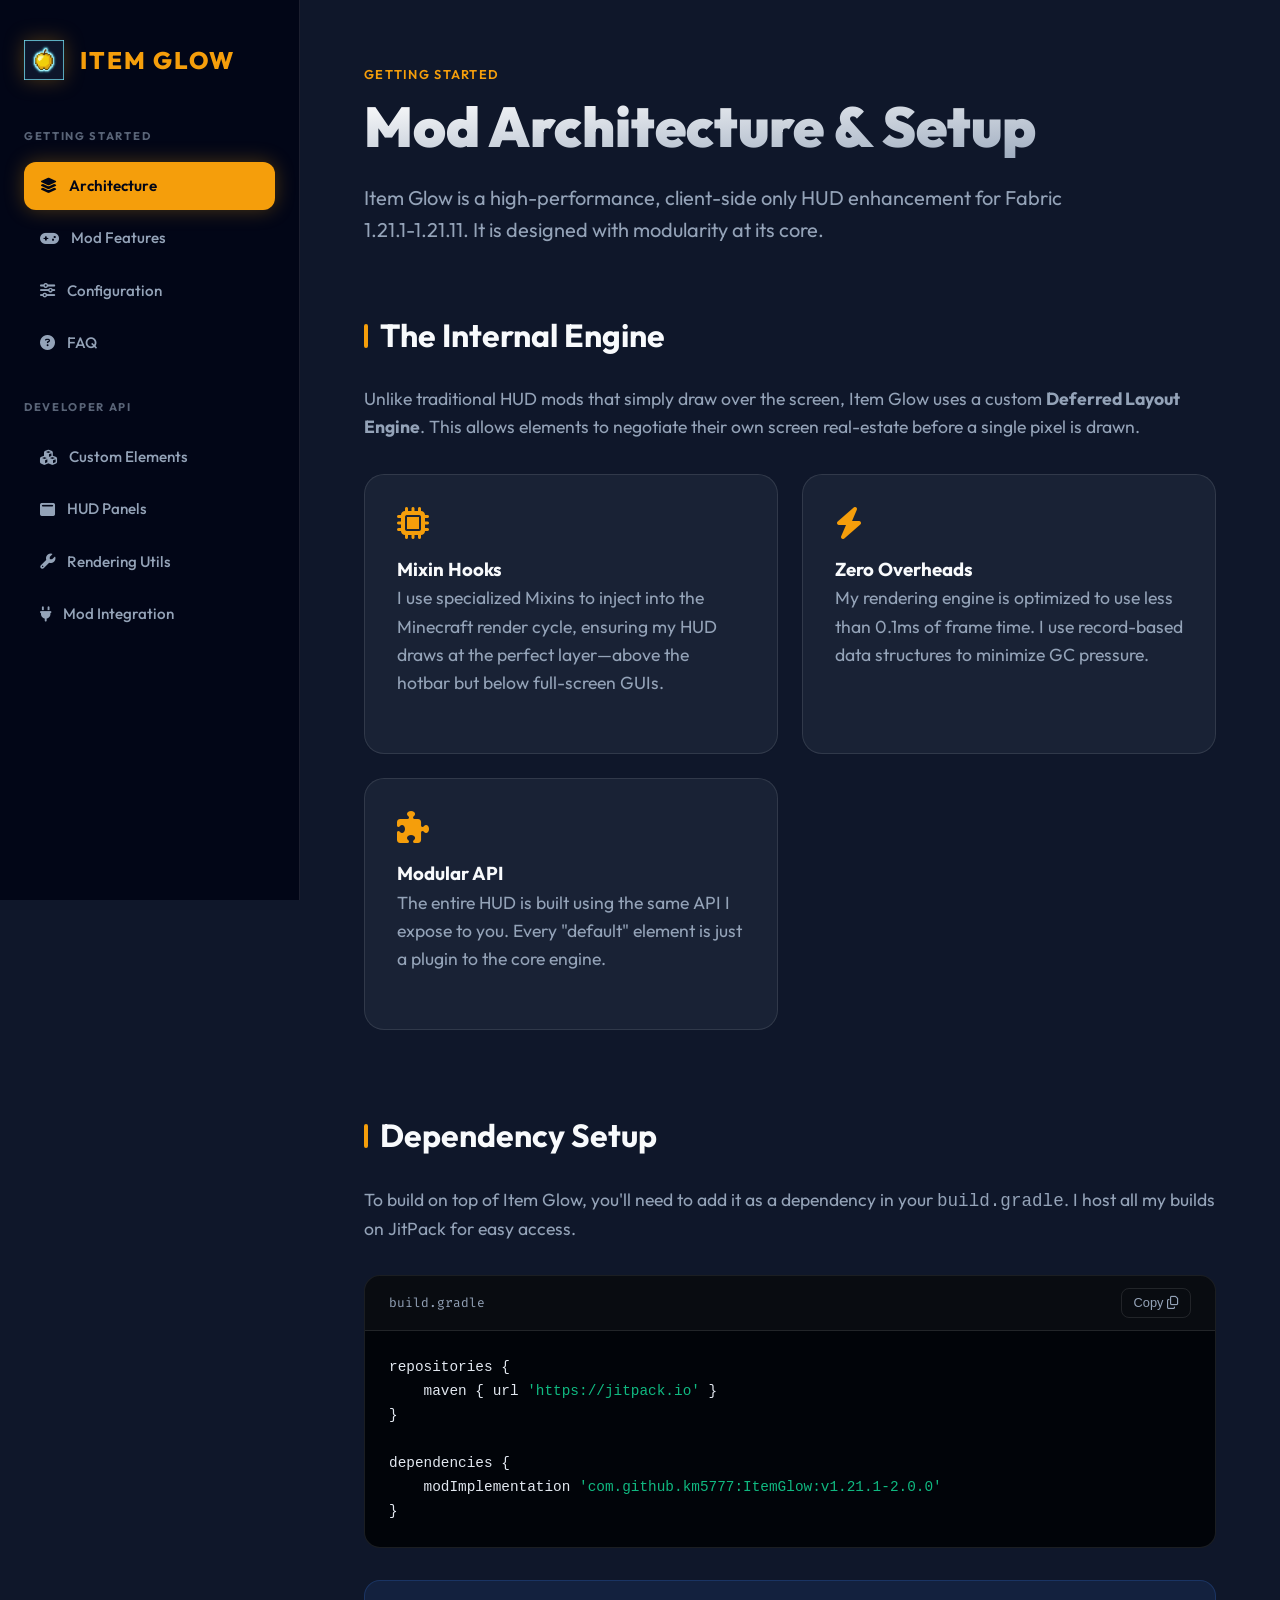
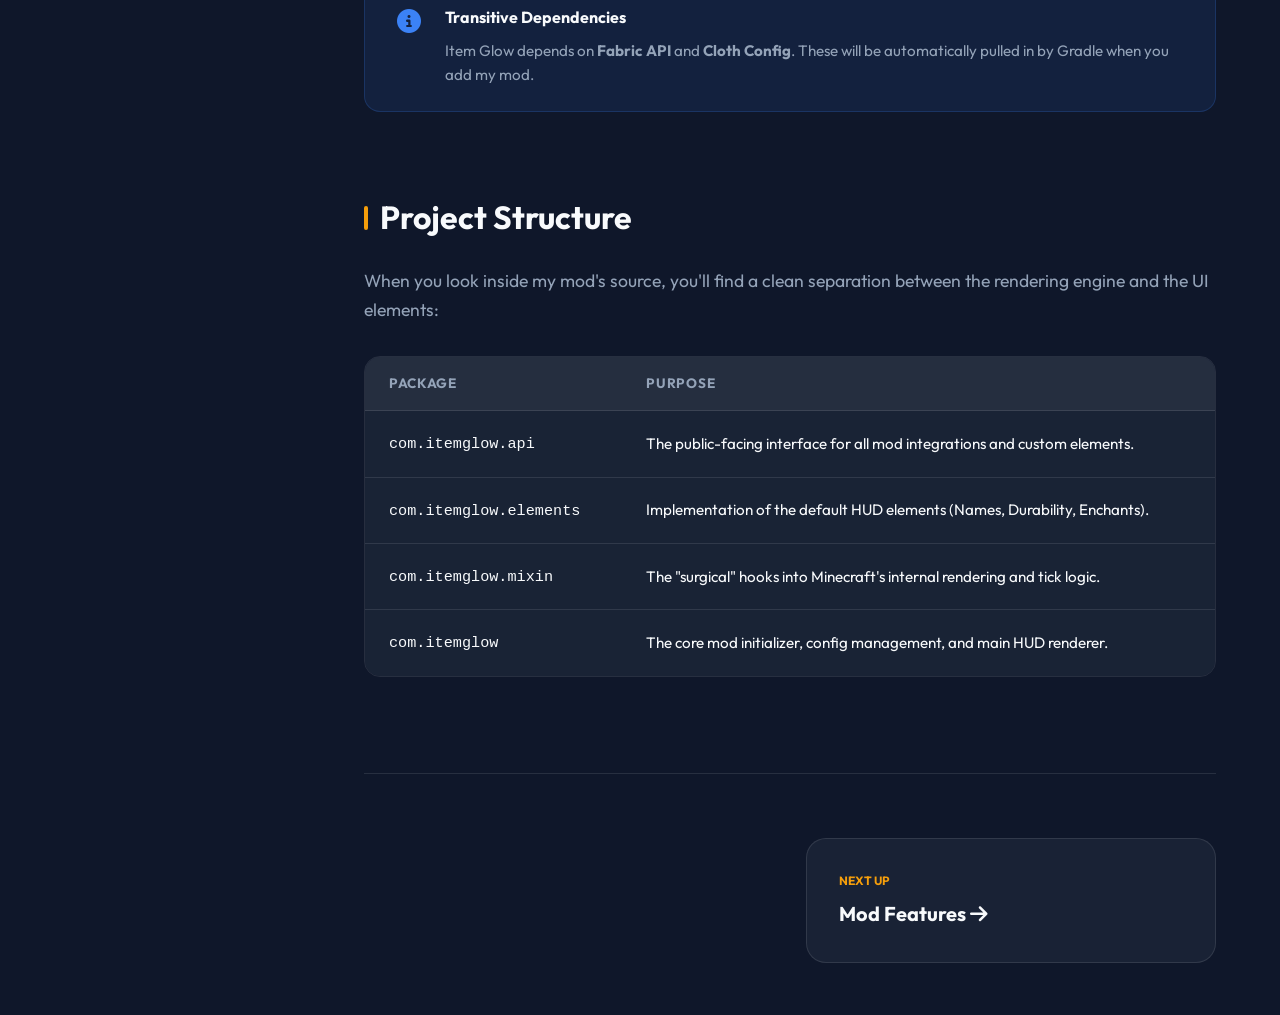
==== docs/index.html @ af99c8bb "Mod version 1.0.1" ====
<!DOCTYPE html>
<html lang="en">

<head>
    <meta charset="UTF-8">
    <meta name="viewport" content="width=device-width, initial-scale=1.0">
    <title>Architecture & Setup - Item Glow</title>
    <link rel="icon" type="image/png" href="images/logo.png">
    <link rel="stylesheet" href="css/style.css">
    <link rel="preconnect" href="https://fonts.googleapis.com">
    <link rel="preconnect" href="https://fonts.gstatic.com" crossorigin>
    <link
        href="https://fonts.googleapis.com/css2?family=Outfit:wght@400;500;600;700;800;900&family=Fira+Code&display=swap"
        rel="stylesheet">
    <link rel="stylesheet" href="https://cdnjs.cloudflare.com/ajax/libs/font-awesome/6.4.0/css/all.min.css">
</head>

<body>
    <div class="layout">
        <aside class="sidebar">
            <div class="logo">
                <img src="images/logo.png" alt="Item Glow Logo">
                <span>Item Glow</span>
            </div>
            <nav>
                <div class="nav-section">
                    <div class="nav-section-title">Getting Started</div>
                    <a href="index.html" class="nav-link active"><i class="fa-solid fa-layer-group"></i>
                        Architecture</a>
                    <a href="usage.html" class="nav-link"><i class="fa-solid fa-gamepad"></i> Mod Features</a>
                    <a href="config.html" class="nav-link"><i class="fa-solid fa-sliders"></i> Configuration</a>
                    <a href="faq.html" class="nav-link"><i class="fa-solid fa-circle-question"></i> FAQ</a>
                </div>
                <div class="nav-section">
                    <div class="nav-section-title">Developer API</div>
                    <a href="elements.html" class="nav-link"><i class="fa-solid fa-cubes"></i> Custom Elements</a>
                    <a href="panels.html" class="nav-link"><i class="fa-solid fa-window-maximize"></i> HUD Panels</a>
                    <a href="utils.html" class="nav-link"><i class="fa-solid fa-wrench"></i> Rendering Utils</a>
                    <a href="integration.html" class="nav-link"><i class="fa-solid fa-plug"></i> Mod Integration</a>
                </div>
            </nav>
        </aside>

        <main class="main">
            <header>
                <div class="breadcrumb">Getting Started</div>
                <h1>Mod Architecture & Setup</h1>
                <p class="subtitle">Item Glow is a high-performance, client-side only HUD enhancement for Fabric
                    1.21.1-1.21.11. It is designed with modularity at its core.</p>
            </header>

            <section>
                <h2>The Internal Engine</h2>
                <p>Unlike traditional HUD mods that simply draw over the screen, Item Glow uses a custom
                    <strong>Deferred
                        Layout Engine</strong>. This allows elements to negotiate their own screen real-estate before a
                    single
                    pixel is drawn.
                </p>

                <div class="feature-grid">
                    <div class="feature-card">
                        <i class="fa-solid fa-microchip"></i>
                        <h3>Mixin Hooks</h3>
                        <p>I use specialized Mixins to inject into the Minecraft render cycle, ensuring my HUD draws at
                            the perfect layer—above the hotbar but below full-screen GUIs.</p>
                    </div>
                    <div class="feature-card">
                        <i class="fa-solid fa-bolt"></i>
                        <h3>Zero Overheads</h3>
                        <p>My rendering engine is optimized to use less than 0.1ms of frame time. I use record-based
                            data structures to minimize GC pressure.</p>
                    </div>
                    <div class="feature-card">
                        <i class="fa-solid fa-puzzle-piece"></i>
                        <h3>Modular API</h3>
                        <p>The entire HUD is built using the same API I expose to you. Every "default" element is just a
                            plugin to the core engine.</p>
                    </div>
                </div>
            </section>

            <section>
                <h2>Dependency Setup</h2>
                <p>To build on top of Item Glow, you'll need to add it as a dependency in your
                    <code>build.gradle</code>. I host all my builds on JitPack for easy access.
                </p>

                <div class="code-wrapper">
                    <div class="code-header">
                        <span>build.gradle</span>
                        <button class="copy-btn" onclick="copyCode(this)">Copy <i
                                class="fa-regular fa-copy"></i></button>
                    </div>
                    <pre><code id="code-block">repositories {
    maven { url <span class="string">'https://jitpack.io'</span> }
}

dependencies {
    modImplementation <span class="string">'com.github.km5777:ItemGlow:v1.21.1-2.0.0'</span>
}</code></pre>
                </div>

                <div class="callout info">
                    <i class="fa-solid fa-info-circle"></i>
                    <div class="callout-content">
                        <h4>Transitive Dependencies</h4>
                        <p>Item Glow depends on <strong>Fabric API</strong> and <strong>Cloth Config</strong>. These
                            will be automatically pulled in by Gradle when you add my mod.</p>
                    </div>
                </div>
            </section>

            <section>
                <h2>Project Structure</h2>
                <p>When you look inside my mod's source, you'll find a clean separation between the rendering engine and
                    the UI elements:</p>

                <div class="table-wrapper">
                    <table>
                        <thead>
                            <tr>
                                <th>Package</th>
                                <th>Purpose</th>
                            </tr>
                        </thead>
                        <tbody>
                            <tr>
                                <td><code>com.itemglow.api</code></td>
                                <td>The public-facing interface for all mod integrations and custom elements.</td>
                            </tr>
                            <tr>
                                <td><code>com.itemglow.elements</code></td>
                                <td>Implementation of the default HUD elements (Names, Durability, Enchants).</td>
                            </tr>
                            <tr>
                                <td><code>com.itemglow.mixin</code></td>
                                <td>The "surgical" hooks into Minecraft's internal rendering and tick logic.</td>
                            </tr>
                            <tr>
                                <td><code>com.itemglow</code></td>
                                <td>The core mod initializer, config management, and main HUD renderer.</td>
                            </tr>
                        </tbody>
                    </table>
                </div>
            </section>

            <footer class="footer-nav">
                <div style="width: 48%;"></div>
                <a href="usage.html" class="nav-card next">
                    <span class="label">Next Up</span>
                    <span class="title">Mod Features <i class="fa-solid fa-arrow-right"></i></span>
                </a>
            </footer>
        </main>

        <aside class="right-sidebar">
            <div class="nav-section-title">Community & Downloads</div>

            <a href="https://www.curseforge.com/minecraft/mc-mods/item-glow" target="_blank"
                class="platform-banner banner-curse">
                <i class="fa-solid fa-fire icon"></i>
                <div class="info">
                    <h3>CurseForge</h3>
                    <p>Download the latest stable release and join the community.</p>
                </div>
                <div class="btn">View Project</div>
            </a>





            <a href="https://modrinth.com/mod/item-glow-(java)" target="_blank" class="platform-banner banner-modrinth">
                <i class="fa-solid fa-bolt icon"></i>
                <div class="info">
                    <h3>Modrinth</h3>
                    <p>Experience faster downloads and support open-source platforms.</p>
                </div>
                <div class="btn">View Project</div>
            </a>

            <a href="https://github.com/km5777/ItemGlow" target="_blank" class="platform-banner banner-github">
                <i class="fa-brands fa-github icon"></i>
                <div class="info">
                    <h3>GitHub Source</h3>
                    <p>Explore the codebase, report bugs, or contribute to the project.</p>
                </div>
                <div class="btn">View Source</div>
            </a>

            <a href="https://url-shortener.curseforge.com/I23Lv" target="_blank" class="platform-banner banner-bisect">
                <i class="fa-solid fa-server icon"></i>
                <div class="info">
                    <h3>Server Hosting</h3>
                    <p>Create a server and get 25% off your first month with BisectHosting.</p>
                </div>
                <div class="btn">Create Server</div>
            </a>


        </aside>
    </div>
    <script src="js/main.js"></script>
</body>

</html>
---- docs/css/style.css ----
:root {
    --primary: #f59e0b; /* Golden Yellow */
    --primary-glow: rgba(245, 158, 11, 0.3);
    --bg-main: #0f172a;
    --bg-sidebar: #020617;
    --text-main: #f8fafc;
    --text-muted: #94a3b8;
    --border: rgba(255, 255, 255, 0.1);
    --glass: rgba(30, 41, 59, 0.7);
    --code-bg: #010409;
    --accent: #10b981;
    --font-sans: 'Outfit', 'Inter', system-ui, sans-serif;
    --font-mono: 'Fira Code', monospace;
    --sidebar-width: 300px;
}

* {
    margin: 0;
    padding: 0;
    box-sizing: border-box;
}

body {
    font-family: var(--font-sans);
    color: var(--text-main);
    background-color: var(--bg-main);
    line-height: 1.6;
    overflow-x: hidden;
}

/* Scrollbar */
::-webkit-scrollbar { width: 8px; }
::-webkit-scrollbar-track { background: var(--bg-main); }
::-webkit-scrollbar-thumb { background: var(--border); border-radius: 10px; }
::-webkit-scrollbar-thumb:hover { background: var(--primary); }

.layout {
    display: flex;
    min-height: 100vh;
}

/* Sidebar Styling */
.sidebar {
    width: var(--sidebar-width);
    background-color: var(--bg-sidebar);
    border-right: 1px solid var(--border);
    padding: 2.5rem 1.5rem;
    position: fixed;
    height: 100vh;
    z-index: 100;
}

.logo {
    display: flex;
    align-items: center;
    gap: 1rem;
    font-weight: 800;
    font-size: 1.5rem;
    margin-bottom: 3rem;
    color: var(--primary);
    text-transform: uppercase;
    letter-spacing: 2px;
}

.logo img {
    width: 40px;
    height: 40px;
    filter: drop-shadow(0 0 10px var(--primary-glow));
}

.nav-section {
    margin-bottom: 2rem;
}

.nav-section-title {
    font-size: 0.7rem;
    text-transform: uppercase;
    letter-spacing: 0.15em;
    color: var(--text-muted);
    margin-bottom: 1rem;
    font-weight: 700;
    opacity: 0.6;
}

.nav-link {
    display: flex;
    align-items: center;
    gap: 0.75rem;
    padding: 0.75rem 1rem;
    color: var(--text-muted);
    text-decoration: none;
    border-radius: 12px;
    font-size: 0.95rem;
    font-weight: 500;
    transition: all 0.3s cubic-bezier(0.4, 0, 0.2, 1);
    margin-bottom: 0.25rem;
}

.nav-link:hover {
    color: var(--text-main);
    background: rgba(255, 255, 255, 0.05);
}

.nav-link.active {
    color: var(--bg-sidebar);
    background: var(--primary);
    box-shadow: 0 0 20px var(--primary-glow);
    font-weight: 600;
}

/* Main Content Area */
.main {
    margin-left: var(--sidebar-width);
    flex: 1.5; /* Give main content slightly more weight */
    padding: 4rem 4rem;
    max-width: none; /* Allow it to grow */
    animation: slideUp 0.6s cubic-bezier(0.16, 1, 0.3, 1);
}

@keyframes slideUp {
    from { opacity: 0; transform: translateY(20px); }
    to { opacity: 1; transform: translateY(0); }
}

header {
    margin-bottom: 4rem;
}

.breadcrumb {
    font-size: 0.8rem;
    font-weight: 600;
    color: var(--primary);
    text-transform: uppercase;
    letter-spacing: 0.1em;
    margin-bottom: 0.75rem;
}

h1 {
    font-size: 3.5rem;
    font-weight: 900;
    line-height: 1.1;
    margin-bottom: 1.5rem;
    background: linear-gradient(to bottom right, #fff, #94a3b8);
    -webkit-background-clip: text;
    -webkit-text-fill-color: transparent;
}

.subtitle {
    font-size: 1.25rem;
    color: var(--text-muted);
    max-width: 700px;
}

/* Content Sections */
section {
    margin-bottom: 5rem;
}

h2 {
    font-size: 2rem;
    font-weight: 700;
    margin-bottom: 1.5rem;
    display: flex;
    align-items: center;
    gap: 0.75rem;
}

h2::before {
    content: '';
    width: 4px;
    height: 1.5rem;
    background: var(--primary);
    border-radius: 4px;
}

p {
    margin-bottom: 1.5rem;
    color: var(--text-muted);
    font-size: 1.1rem;
}

/* Feature Grid */
.feature-grid {
    display: grid;
    grid-template-columns: repeat(auto-fit, minmax(300px, 1fr));
    gap: 1.5rem;
    margin: 2rem 0;
}

.feature-card {
    background: var(--glass);
    backdrop-filter: blur(10px);
    border: 1px solid var(--border);
    padding: 2rem;
    border-radius: 20px;
    transition: all 0.3s ease;
}

.feature-card:hover {
    border-color: var(--primary);
    transform: translateY(-5px);
    box-shadow: 0 10px 30px rgba(0,0,0,0.3);
}

.feature-card i {
    font-size: 2rem;
    color: var(--primary);
    margin-bottom: 1rem;
}

/* Callout Boxes */
.callout {
    padding: 1.5rem 2rem;
    border-radius: 16px;
    margin: 2rem 0;
    display: flex;
    gap: 1.5rem;
    align-items: flex-start;
}

.callout.info { background: rgba(59, 130, 246, 0.1); border: 1px solid rgba(59, 130, 246, 0.2); }
.callout.warning { background: rgba(245, 158, 11, 0.1); border: 1px solid rgba(245, 158, 11, 0.2); }
.callout.tip { background: rgba(16, 185, 129, 0.1); border: 1px solid rgba(16, 185, 129, 0.2); }

.callout i { font-size: 1.5rem; margin-top: 0.25rem; }
.callout.info i { color: #3b82f6; }
.callout.warning i { color: #f59e0b; }
.callout.tip i { color: #10b981; }

.callout-content h4 { margin-bottom: 0.5rem; font-weight: 700; }
.callout-content p { margin-bottom: 0; font-size: 0.95rem; }

/* Tables */
.table-wrapper {
    overflow-x: auto;
    margin: 2rem 0;
    border-radius: 16px;
    border: 1px solid var(--border);
}

table {
    width: 100%;
    border-collapse: collapse;
    background: var(--glass);
}

th {
    background: rgba(255, 255, 255, 0.05);
    padding: 1rem 1.5rem;
    text-align: left;
    font-size: 0.85rem;
    font-weight: 700;
    text-transform: uppercase;
    letter-spacing: 0.05em;
    color: var(--text-muted);
}

td {
    padding: 1.25rem 1.5rem;
    border-top: 1px solid var(--border);
    font-size: 0.95rem;
}

/* Code Styling */
.code-wrapper {
    background: var(--code-bg);
    border-radius: 16px;
    border: 1px solid var(--border);
    margin: 2rem 0;
    position: relative;
    overflow: hidden;
}

.code-header {
    background: rgba(255, 255, 255, 0.03);
    padding: 0.75rem 1.5rem;
    display: flex;
    justify-content: space-between;
    align-items: center;
    border-bottom: 1px solid var(--border);
}

.code-header span {
    font-family: var(--font-mono);
    font-size: 0.8rem;
    color: var(--text-muted);
}

.copy-btn {
    background: transparent;
    border: 1px solid var(--border);
    color: var(--text-muted);
    padding: 0.4rem 0.75rem;
    border-radius: 8px;
    font-size: 0.8rem;
    cursor: pointer;
    transition: all 0.2s;
}

.copy-btn:hover {
    background: var(--primary);
    color: var(--bg-sidebar);
    border-color: var(--primary);
}

pre {
    padding: 1.5rem;
    overflow-x: auto;
    font-family: var(--font-mono);
    font-size: 0.9rem;
    color: #e2e8f0;
}

.keyword { color: #f472b6; }
.string { color: #10b981; }
.comment { color: #64748b; font-style: italic; }
.function { color: #60a5fa; }
.type { color: #fbbf24; }

/* Footer Nav Cards */
.footer-nav {
    display: grid;
    grid-template-columns: 1fr 1fr;
    gap: 2rem;
    margin-top: 6rem;
    padding-top: 4rem;
    border-top: 1px solid var(--border);
}

.nav-card {
    background: var(--glass);
    border: 1px solid var(--border);
    padding: 2rem;
    border-radius: 20px;
    text-decoration: none;
    color: var(--text-main);
    display: flex;
    flex-direction: column;
    gap: 0.5rem;
    transition: all 0.3s ease;
}

.nav-card:hover {
    border-color: var(--primary);
    transform: translateX(5px);
}

.nav-card.prev:hover { transform: translateX(-5px); }

.nav-card .label {
    font-size: 0.75rem;
    font-weight: 700;
    text-transform: uppercase;
    color: var(--primary);
}

.nav-card .title {
    font-size: 1.25rem;
    font-weight: 700;
}

/* Animations */
@keyframes fadeIn {
    from { opacity: 0; }
    to { opacity: 1; }
}

/* Theme Toggle (Hidden for now as we are dark-focused) */
.theme-toggle { display: none; }

/* Right Sidebar / Banners */
.right-sidebar {
    width: 650px; /* Massive horizontal banners */
    padding: 4rem 3rem;
    display: flex;
    flex-direction: column;
    gap: 2rem;
    position: sticky;
    top: 0;
    height: 100vh;
    overflow-y: auto;
}

.platform-banner {
    position: relative;
    padding: 1.25rem 1.5rem;
    border-radius: 16px;
    background: rgba(255, 255, 255, 0.03);
    border: 1px solid var(--border);
    transition: all 0.3s cubic-bezier(0.4, 0, 0.2, 1);
    display: flex;
    align-items: center;
    gap: 1.5rem;
    text-decoration: none;
    color: var(--text);
}

.platform-banner:hover {
    transform: translateX(10px);
    border-color: var(--banner-color);
    background: rgba(255, 255, 255, 0.06);
    box-shadow: -10px 0 30px rgba(0, 0, 0, 0.3);
}

.platform-banner::before {
    content: '';
    position: absolute;
    left: 0;
    top: 0;
    bottom: 0;
    width: 4px;
    background: var(--banner-color);
    border-radius: 4px 0 0 4px;
}

.platform-banner .icon {
    font-size: 2.25rem;
    color: var(--banner-color);
    min-width: 50px;
    text-align: center;
}

.platform-banner .info {
    flex: 1;
}

.platform-banner h3 {
    font-size: 1.15rem;
    font-weight: 800;
    margin: 0 0 0.25rem 0;
}

.platform-banner p {
    font-size: 0.85rem;
    color: var(--text-dim);
    margin: 0;
    line-height: 1.4;
}

.platform-banner .btn {
    padding: 0.5rem 1rem;
    background: var(--banner-color);
    color: var(--bg);
    border-radius: 8px;
    font-size: 0.75rem;
    font-weight: 800;
    text-transform: uppercase;
    letter-spacing: 0.5px;
    white-space: nowrap;
}

/* Specific Fix for White/Silver Banners (GitHub) */
.banner-github .btn {
    color: #000 !important; /* Force black text on white background */
}

/* Platform Colors */
.banner-curse { --banner-color: #f16436; }
.banner-modrinth { --banner-color: #1bd96a; }
.banner-github { --banner-color: #fff; }
.banner-bisect { 
    --banner-color: #245df5; 
    background: linear-gradient(135deg, rgba(36, 93, 245, 0.1) 0%, rgba(36, 93, 245, 0.05) 100%) !important;
}

.banner-bisect .icon {
    background: linear-gradient(135deg, #245df5 0%, #1a4bc4 100%);
    -webkit-background-clip: text;
    -webkit-text-fill-color: transparent;
}

@media (max-width: 1500px) {
    .right-sidebar { display: none; }
}

/* Lightbox / Image Preview */
.lightbox {
    position: fixed;
    top: 0;
    left: 0;
    width: 100%;
    height: 100%;
    background: rgba(0, 0, 0, 0.9);
    backdrop-filter: blur(10px);
    z-index: 9999;
    display: none;
    align-items: center;
    justify-content: center;
    opacity: 0;
    transition: opacity 0.3s ease;
}

.lightbox.active {
    display: flex;
    opacity: 1;
}

.lightbox-content {
    position: relative;
    max-width: 90%;
    max-height: 90%;
    display: flex;
    flex-direction: column;
    align-items: center;
}

.lightbox-img {
    max-width: 100%;
    max-height: 80vh;
    border-radius: 12px;
    box-shadow: 0 20px 50px rgba(0, 0, 0, 0.5);
    border: 1px solid var(--border);
}

.lightbox-caption {
    color: var(--text-dim);
    margin-top: 1.5rem;
    font-size: 1rem;
    text-align: center;
}

.lightbox-close {
    position: absolute;
    top: -40px;
    right: 0;
    color: #fff;
    font-size: 2rem;
    cursor: pointer;
    transition: transform 0.2s;
}

.lightbox-close:hover {
    transform: scale(1.1);
}

.lightbox-nav {
    position: absolute;
    top: 50%;
    width: 100%;
    display: flex;
    justify-content: space-between;
    padding: 0 20px;
    pointer-events: none;
    transform: translateY(-50%);
}

.lightbox-btn {
    background: rgba(255, 255, 255, 0.1);
    border: 1px solid rgba(255, 255, 255, 0.1);
    color: #fff;
    width: 50px;
    height: 50px;
    border-radius: 50%;
    display: flex;
    align-items: center;
    justify-content: center;
    cursor: pointer;
    pointer-events: auto;
    transition: all 0.2s;
}

.lightbox-btn:hover {
    background: var(--primary);
    color: var(--bg);
}

/* Force aspect ratio on demo images */
.demo-image-wrapper img {
    aspect-ratio: 16 / 9;
    object-fit: cover;
    cursor: pointer;
    transition: transform 0.3s ease;
}

.demo-image-wrapper img:hover {
    transform: scale(1.02);
}
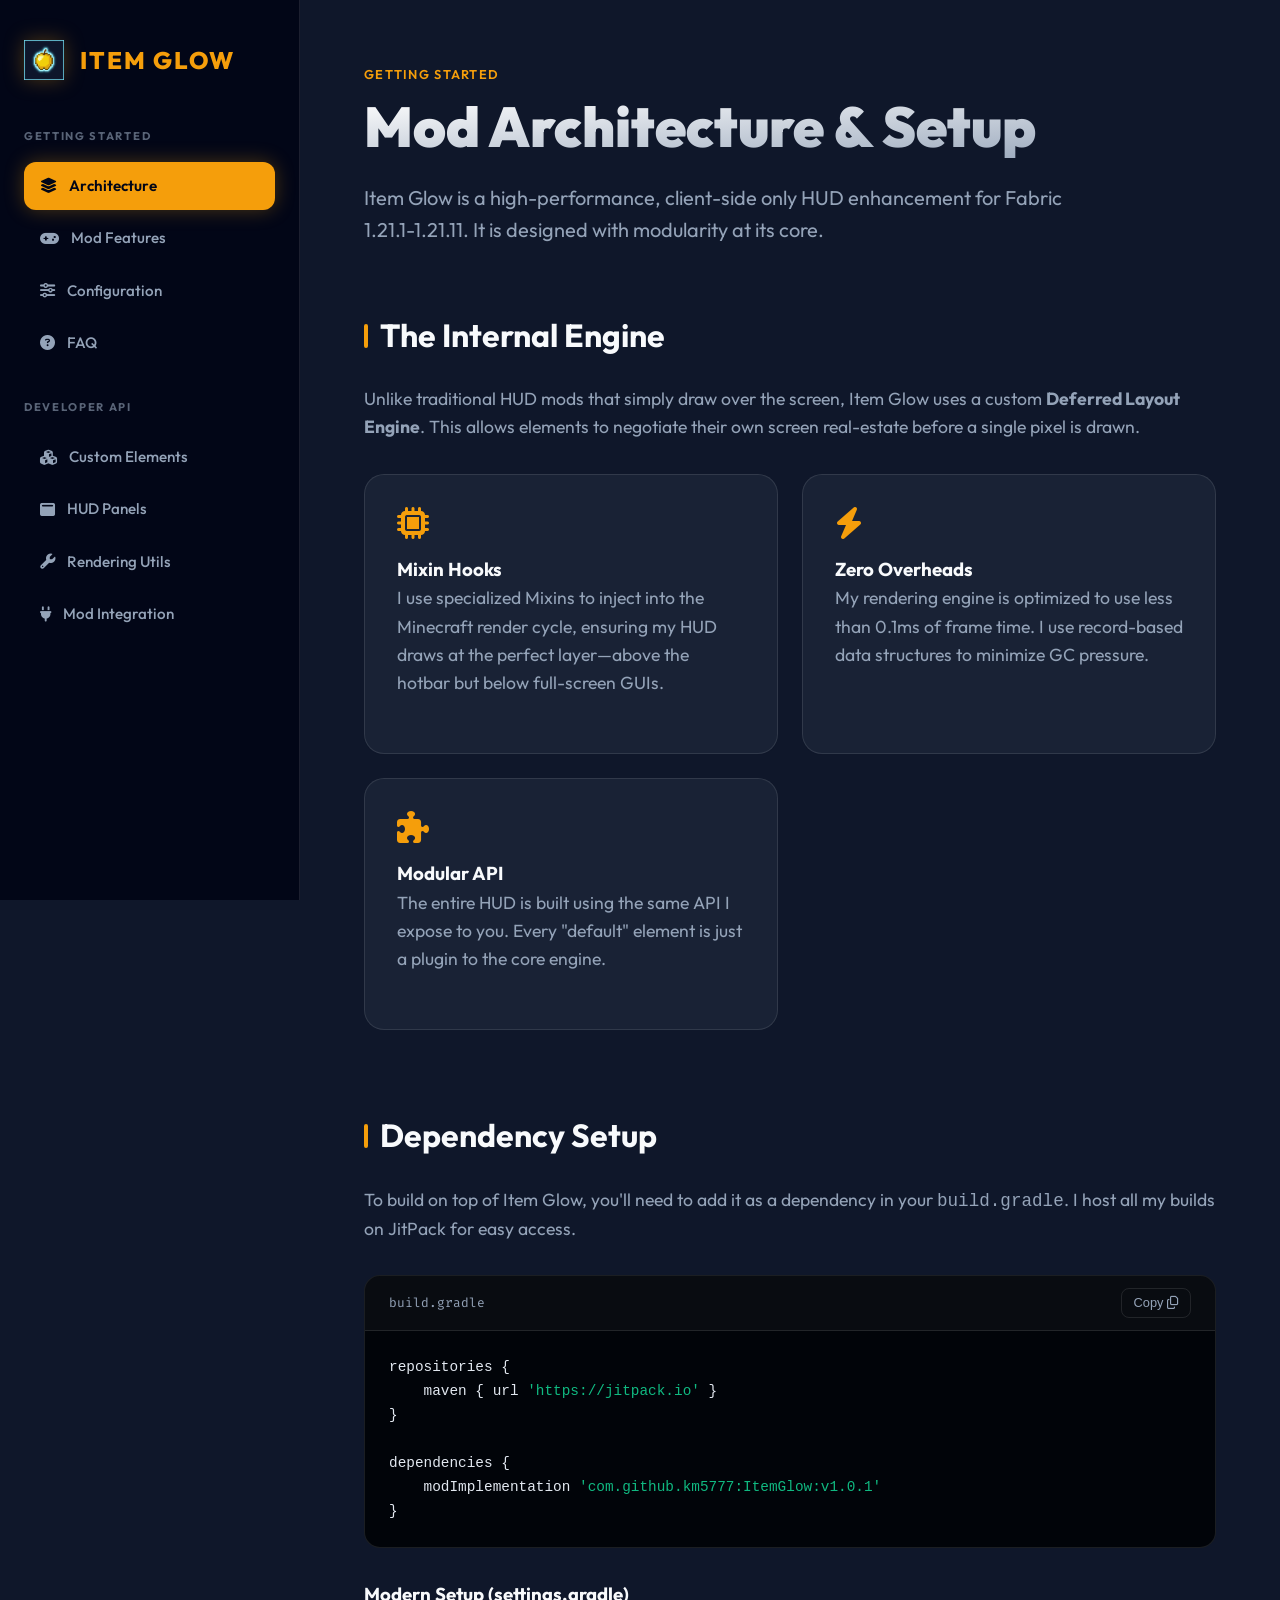
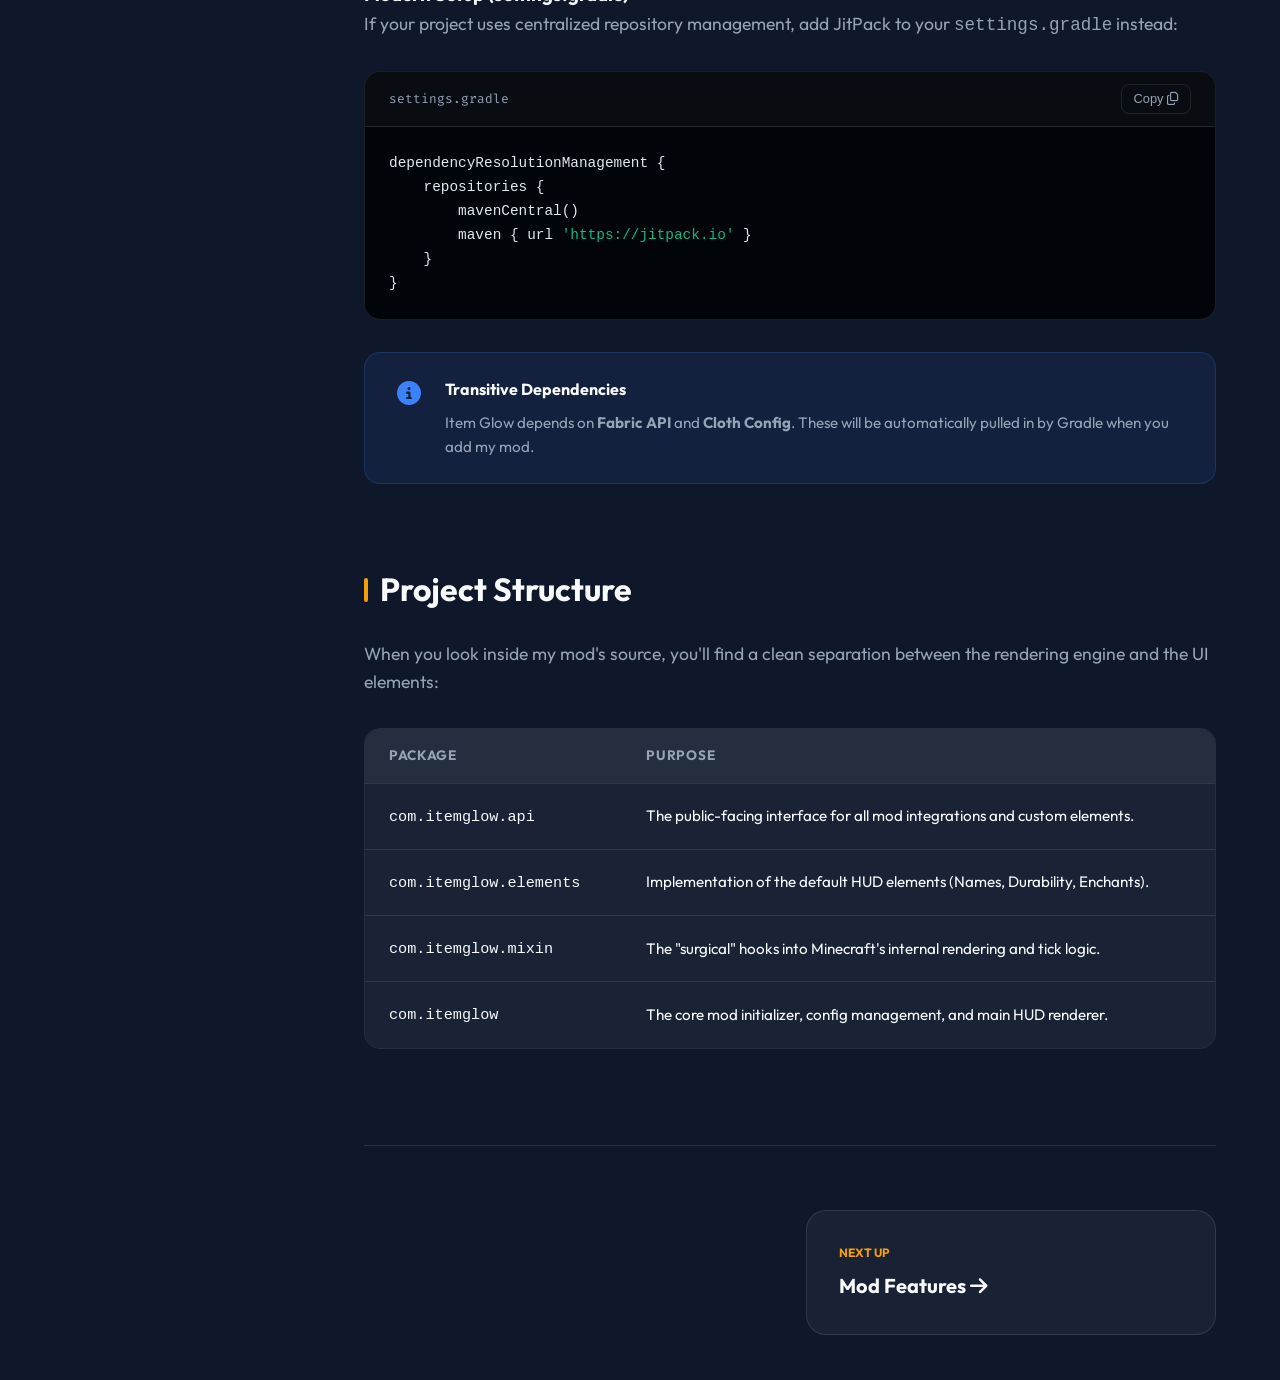
==== commit 493035c2: "Updated Wiki" ====
--- a/docs/index.html
+++ b/docs/index.html
@@ -97,7 +97,24 @@
 }
 
 dependencies {
-    modImplementation <span class="string">'com.github.km5777:ItemGlow:v1.21.1-2.0.0'</span>
+    modImplementation <span class="string">'com.github.km5777:ItemGlow:v1.0.1'</span>
+}</code></pre>
+                </div>
+
+                <h3>Modern Setup (settings.gradle)</h3>
+                <p>If your project uses centralized repository management, add JitPack to your <code>settings.gradle</code> instead:</p>
+
+                <div class="code-wrapper">
+                    <div class="code-header">
+                        <span>settings.gradle</span>
+                        <button class="copy-btn" onclick="copyCode(this)">Copy <i
+                                class="fa-regular fa-copy"></i></button>
+                    </div>
+                    <pre><code>dependencyResolutionManagement {
+    repositories {
+        mavenCentral()
+        maven { url <span class="string">'https://jitpack.io'</span> }
+    }
 }</code></pre>
                 </div>
 
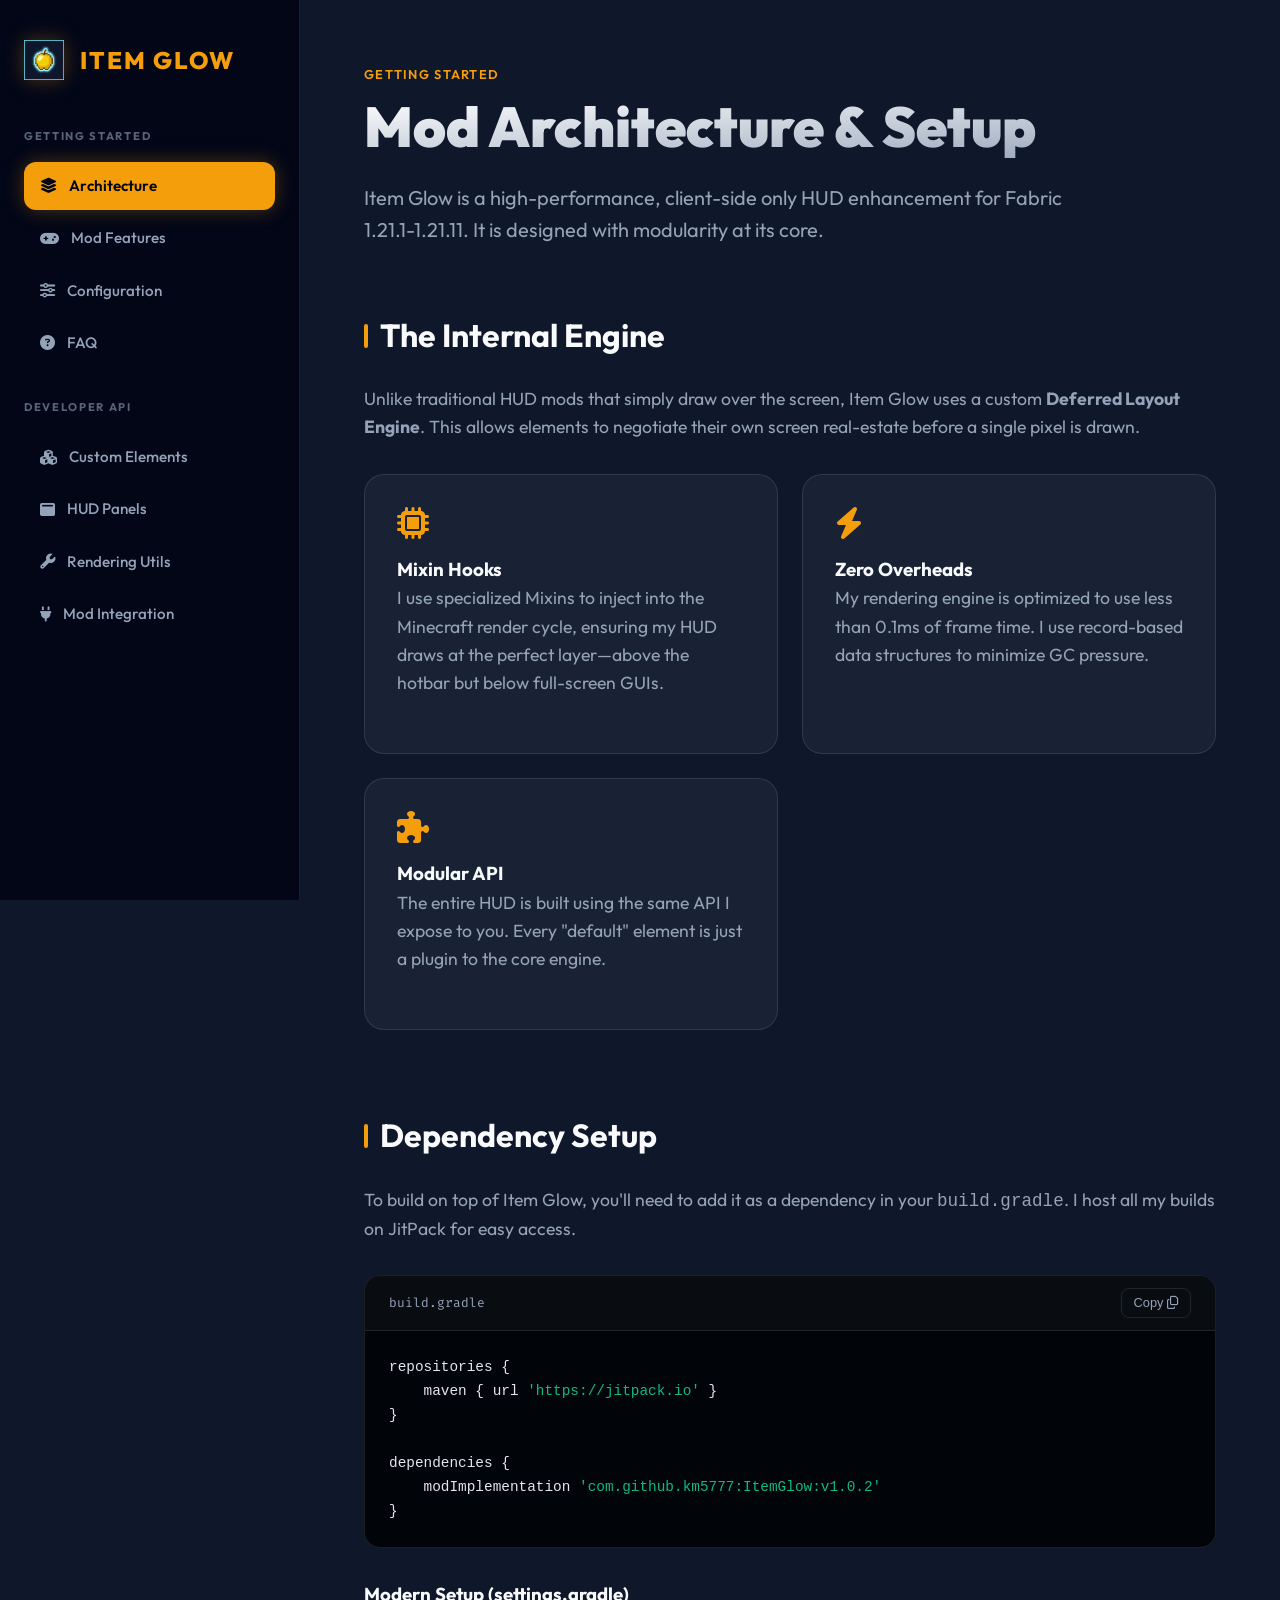
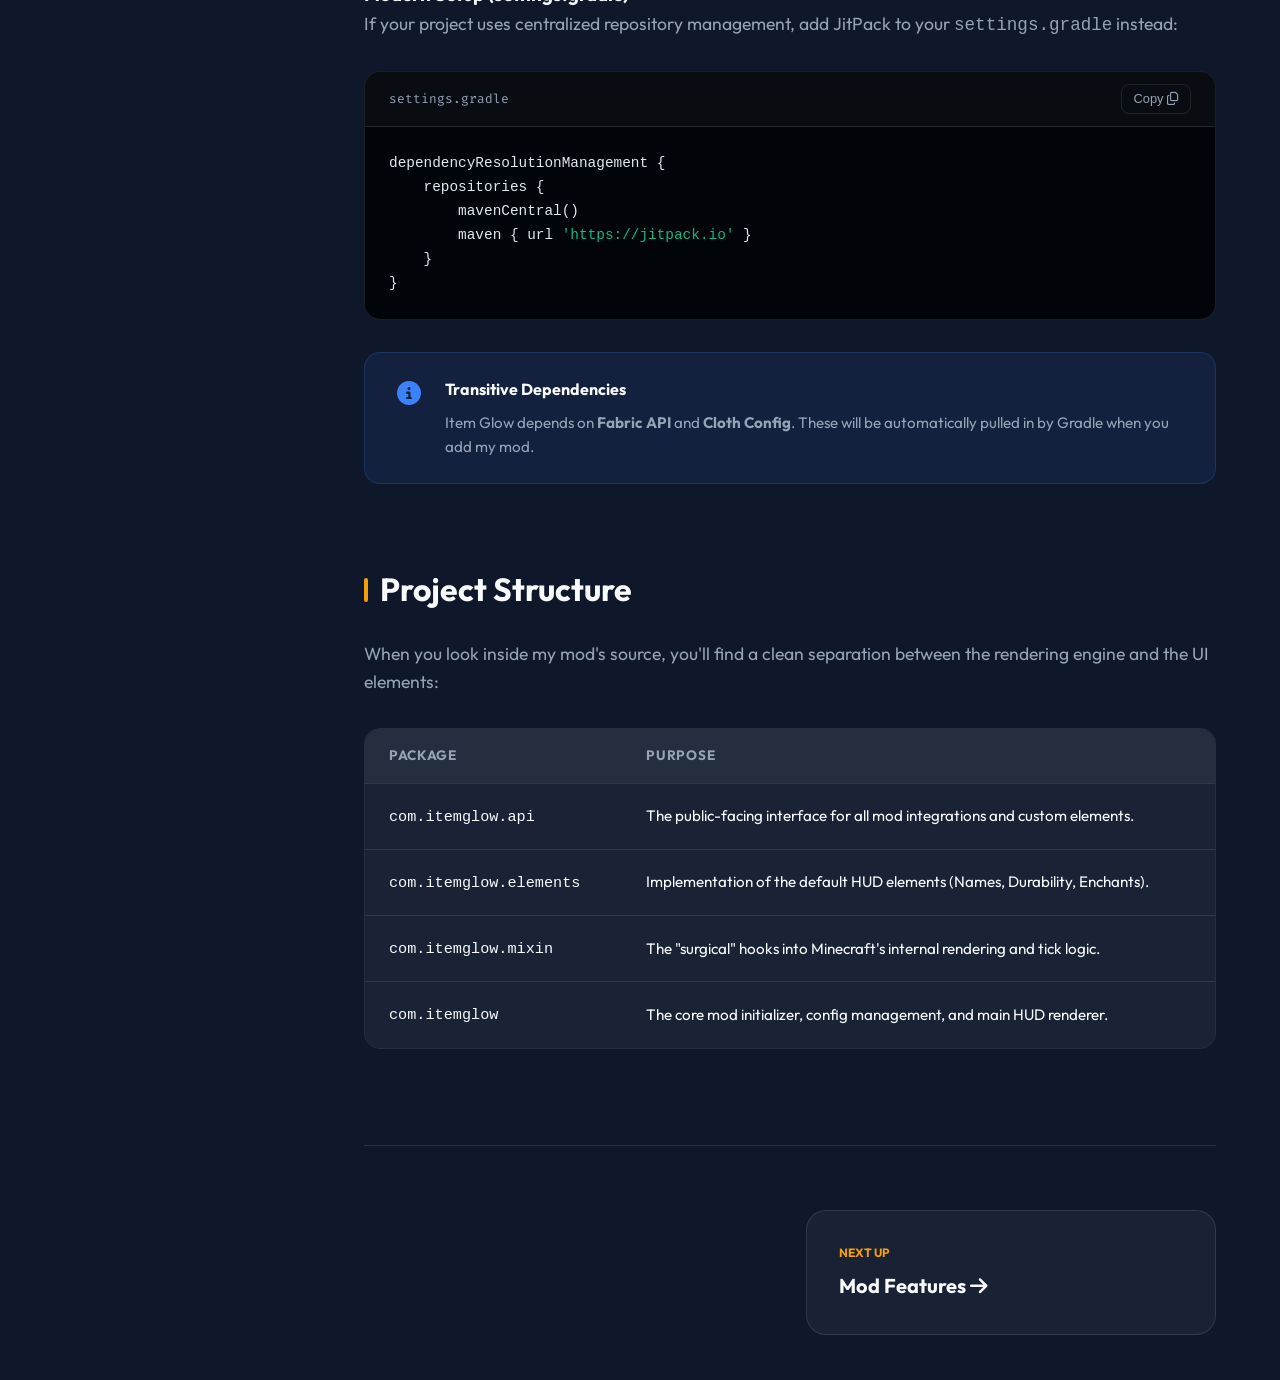
==== commit 3a13a12f: "fixed wiki and version 1.0.2" ====
--- a/docs/index.html
+++ b/docs/index.html
@@ -97,7 +97,7 @@
 }
 
 dependencies {
-    modImplementation <span class="string">'com.github.km5777:ItemGlow:v1.0.1'</span>
+    modImplementation <span class="string">'com.github.km5777:ItemGlow:v1.0.2'</span>
 }</code></pre>
                 </div>
 
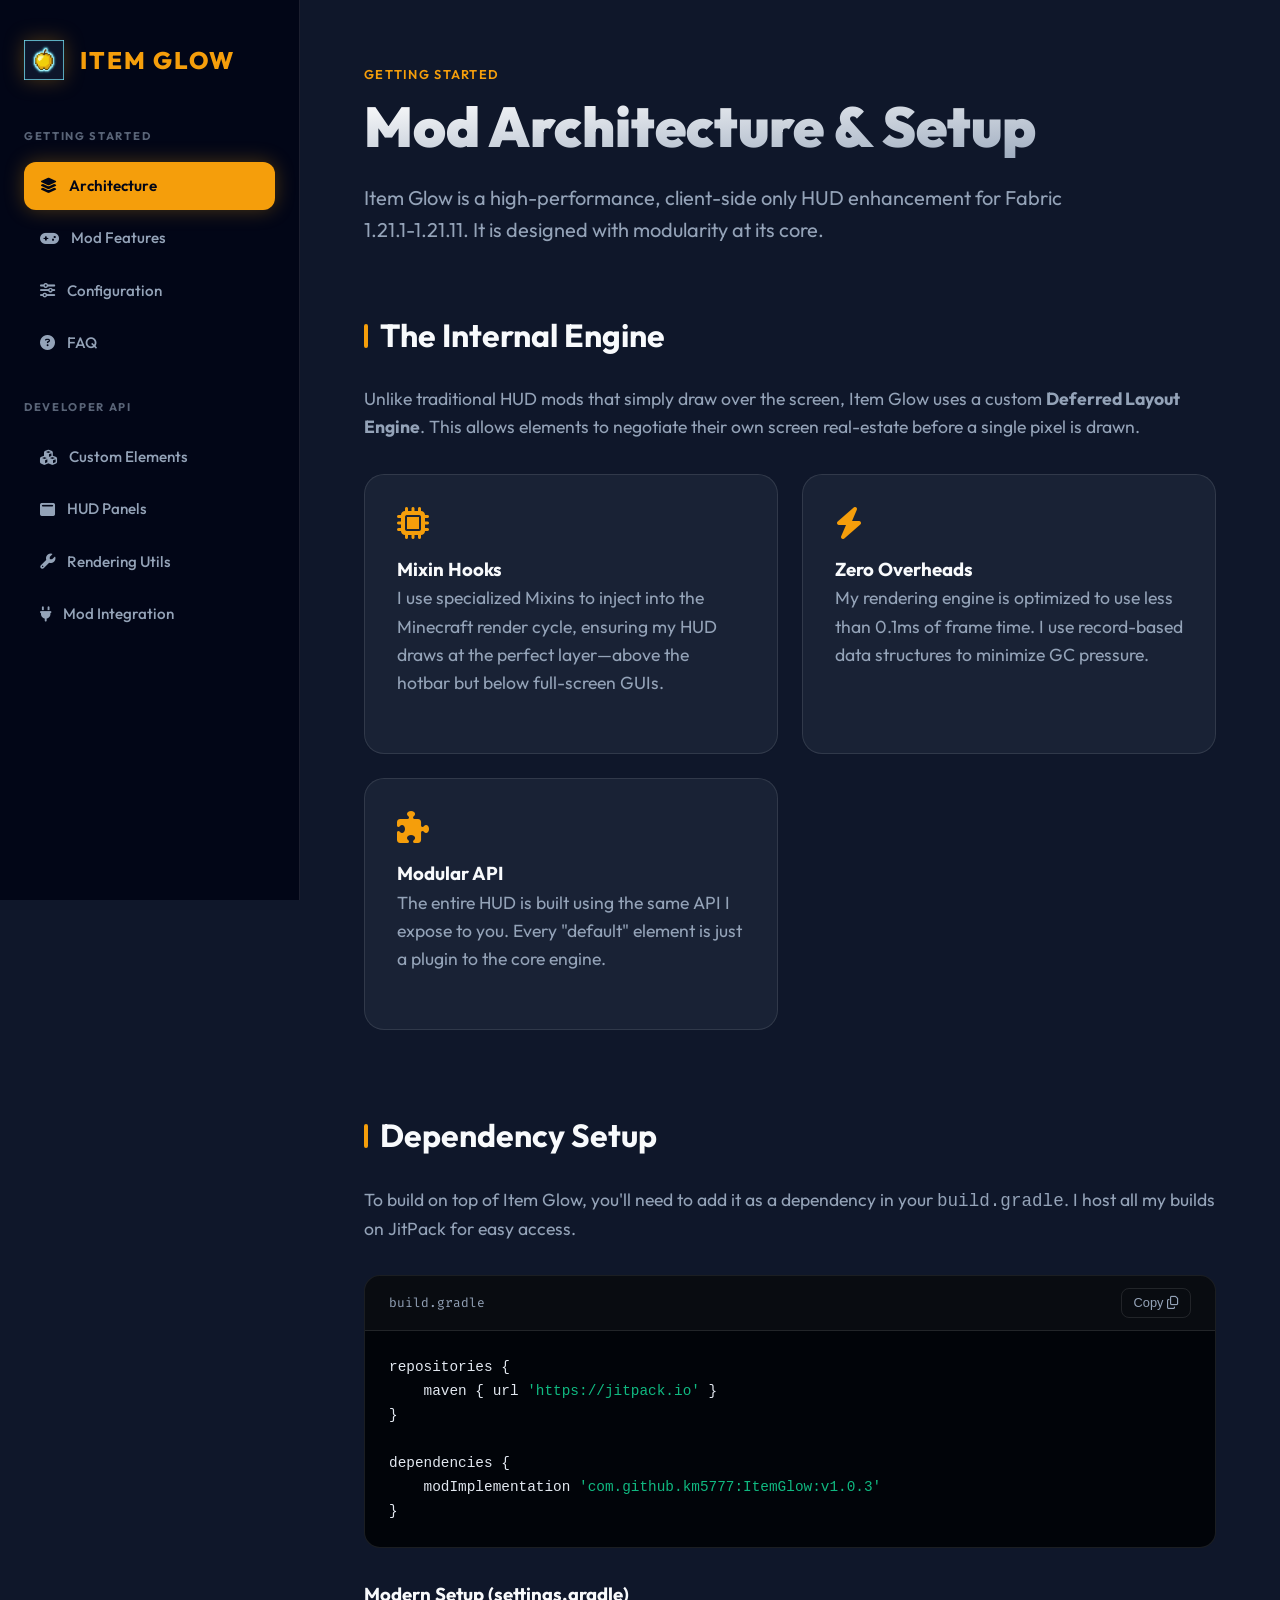
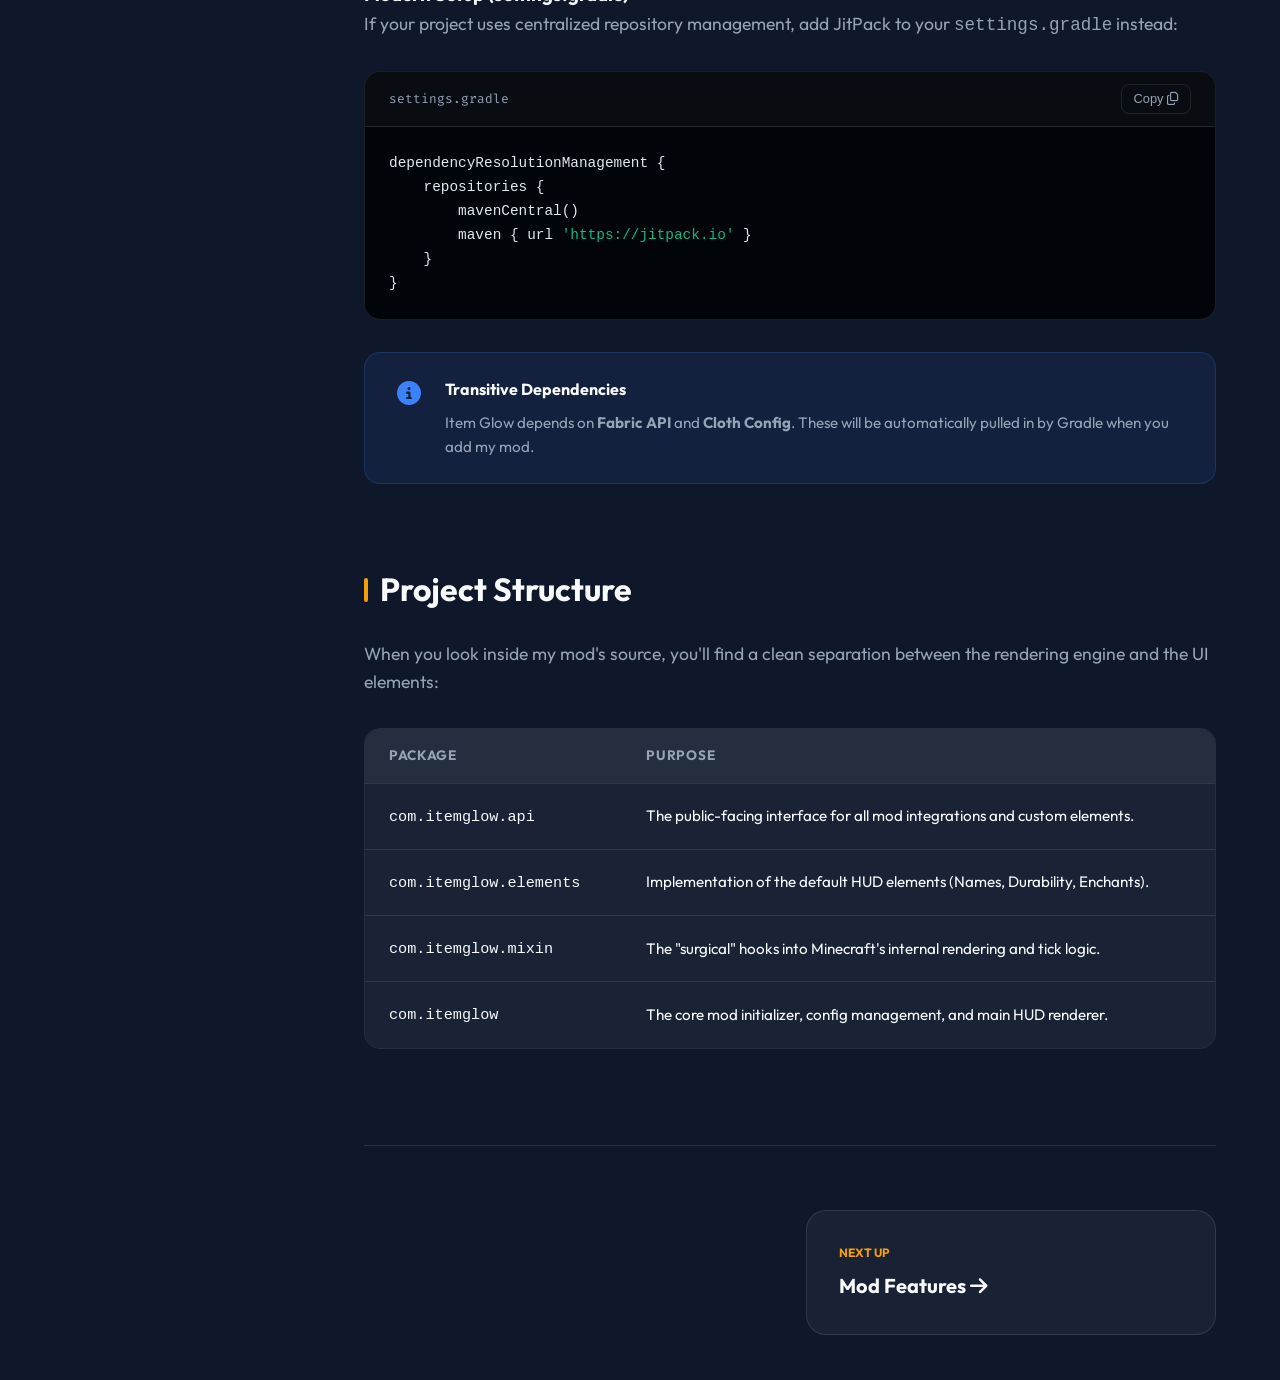
==== commit c44e23a3: "feat: bump version to 1.0.3 and included apis" ====
--- a/docs/index.html
+++ b/docs/index.html
@@ -97,7 +97,7 @@
 }
 
 dependencies {
-    modImplementation <span class="string">'com.github.km5777:ItemGlow:v1.0.2'</span>
+    modImplementation <span class="string">'com.github.km5777:ItemGlow:v1.0.3'</span>
 }</code></pre>
                 </div>
 
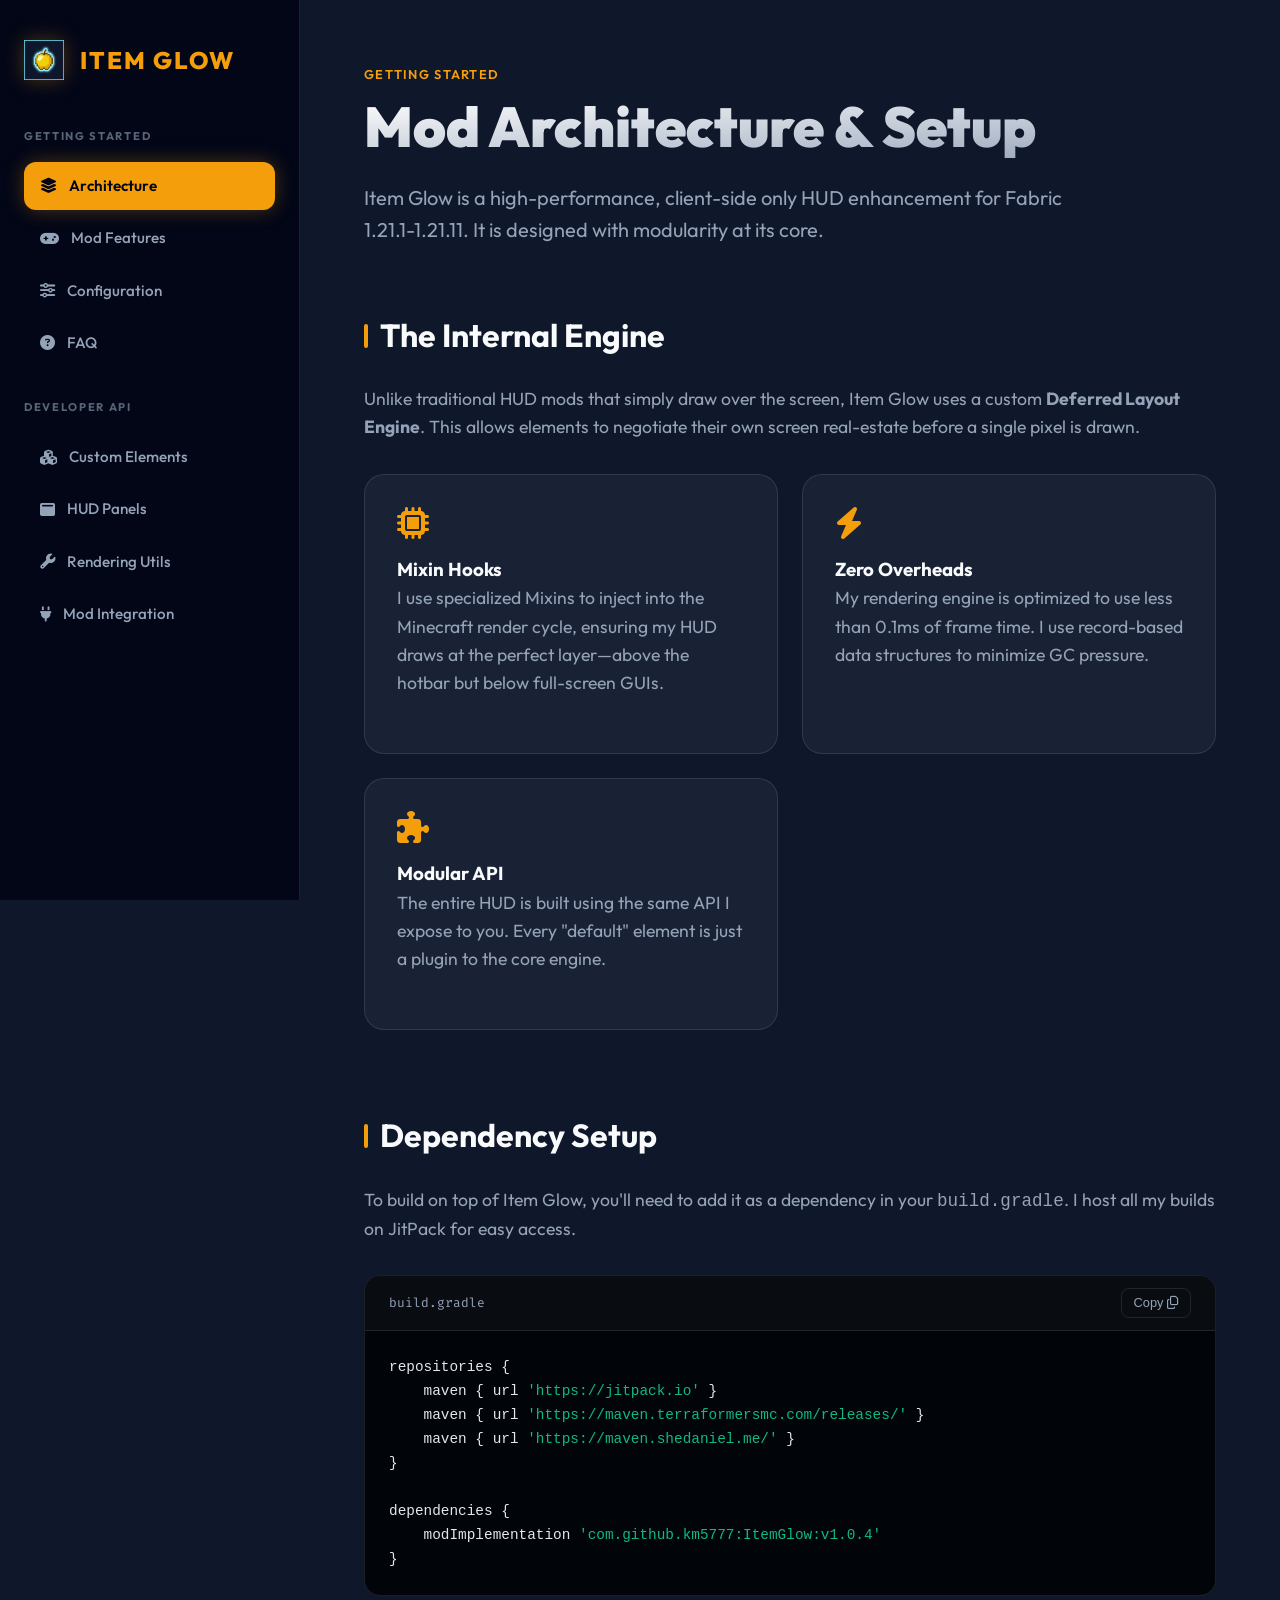
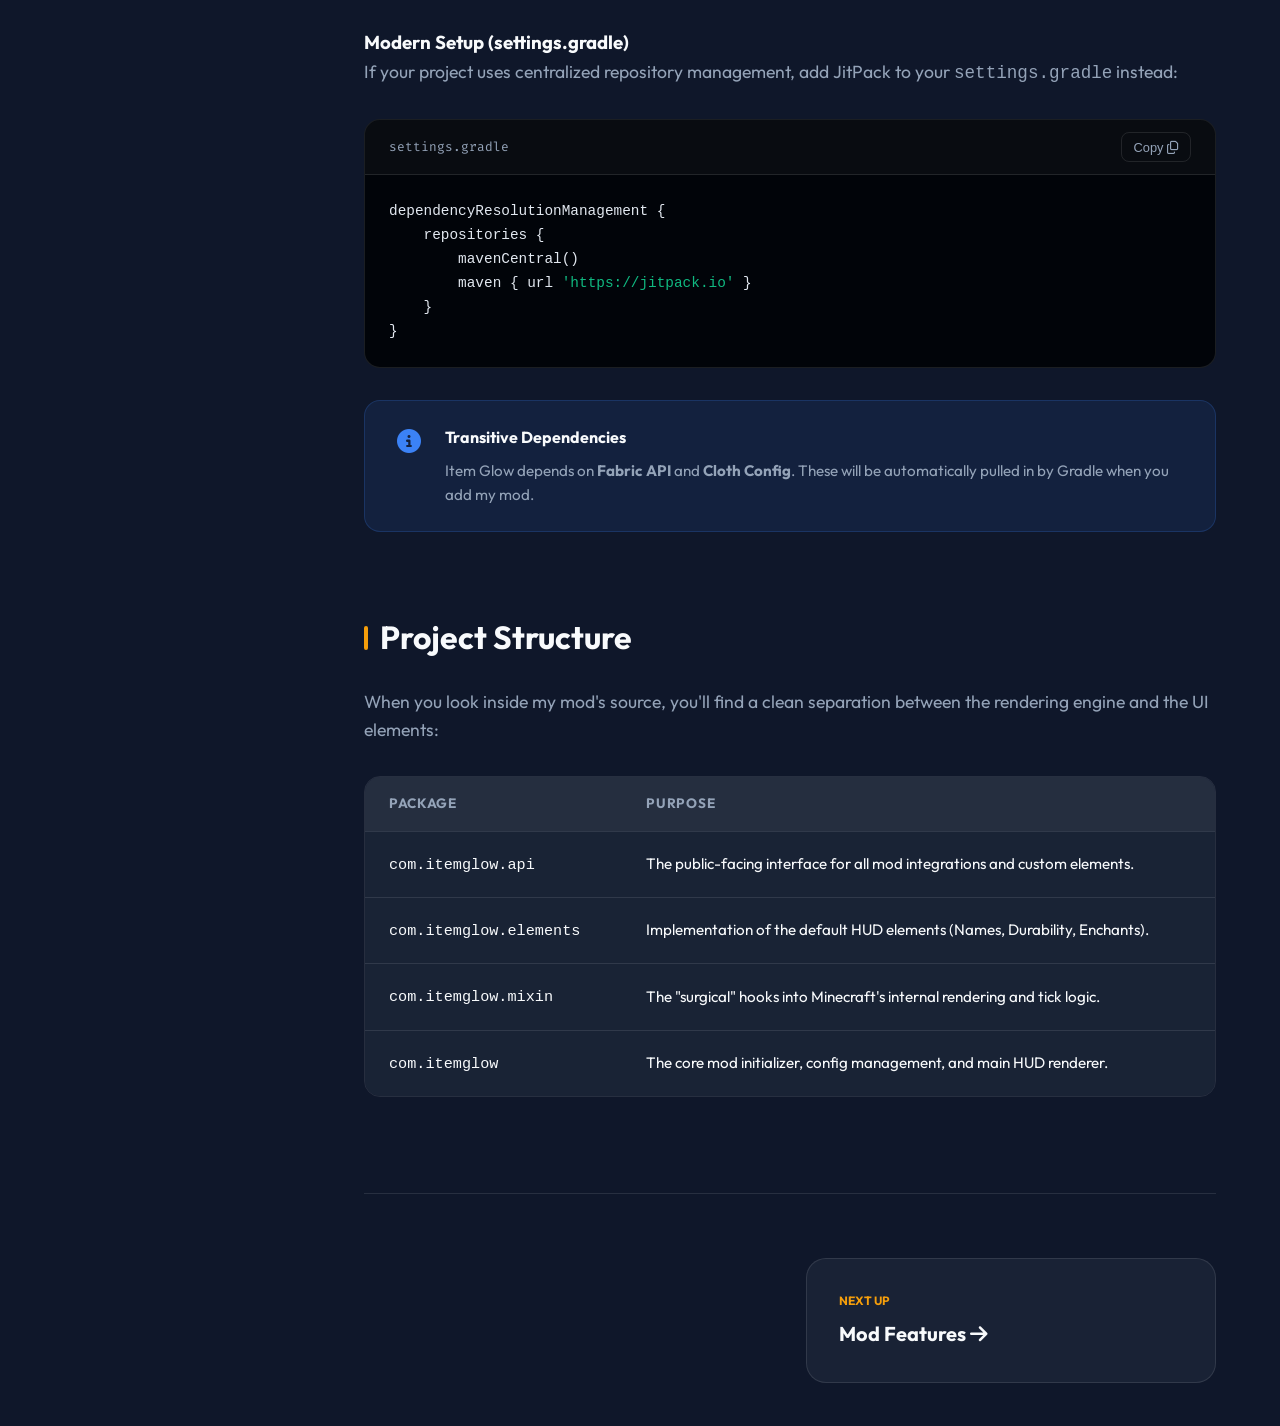
==== commit 8ae335f4: "v1.0.4" ====
--- a/docs/index.html
+++ b/docs/index.html
@@ -94,15 +94,18 @@
                     </div>
                     <pre><code id="code-block">repositories {
     maven { url <span class="string">'https://jitpack.io'</span> }
+    maven { url <span class="string">'https://maven.terraformersmc.com/releases/'</span> }
+    maven { url <span class="string">'https://maven.shedaniel.me/'</span> }
 }
 
 dependencies {
-    modImplementation <span class="string">'com.github.km5777:ItemGlow:v1.0.3'</span>
+    modImplementation <span class="string">'com.github.km5777:ItemGlow:v1.0.4'</span>
 }</code></pre>
                 </div>
 
                 <h3>Modern Setup (settings.gradle)</h3>
-                <p>If your project uses centralized repository management, add JitPack to your <code>settings.gradle</code> instead:</p>
+                <p>If your project uses centralized repository management, add JitPack to your
+                    <code>settings.gradle</code> instead:</p>
 
                 <div class="code-wrapper">
                     <div class="code-header">
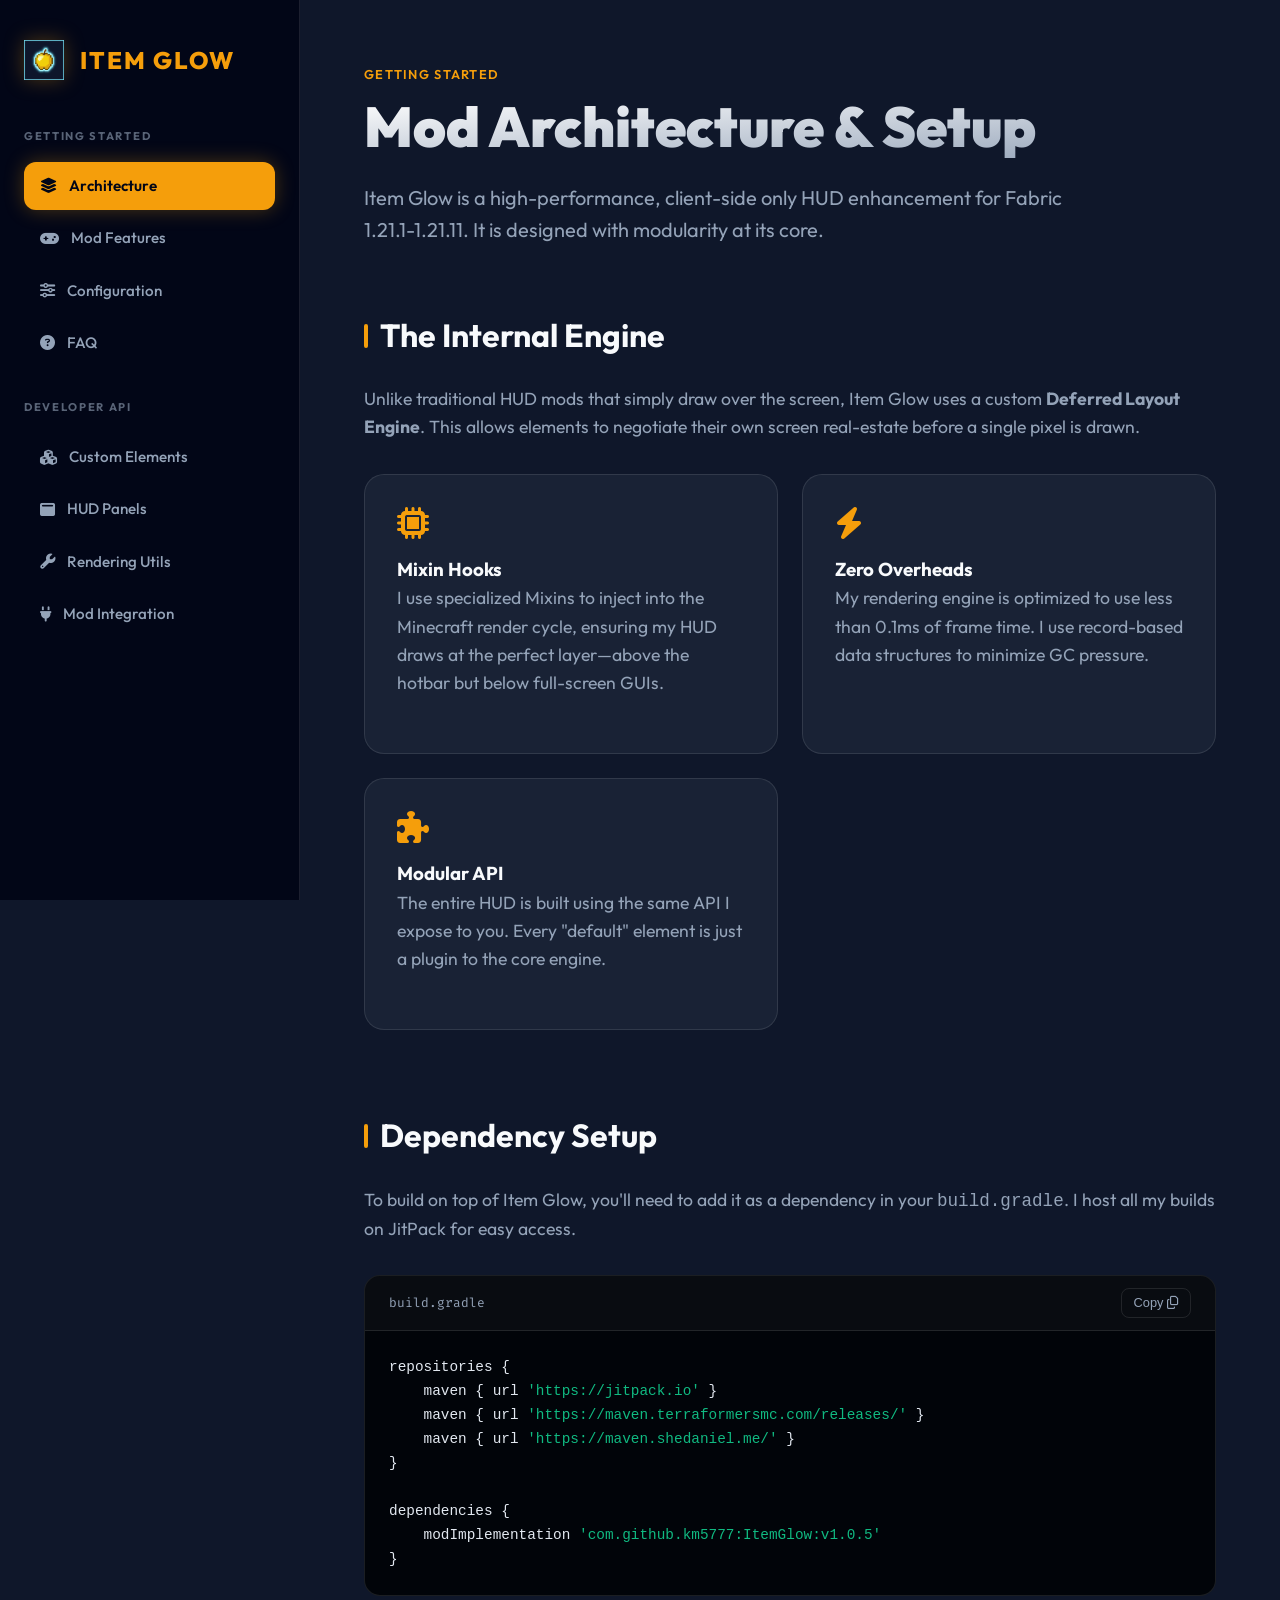
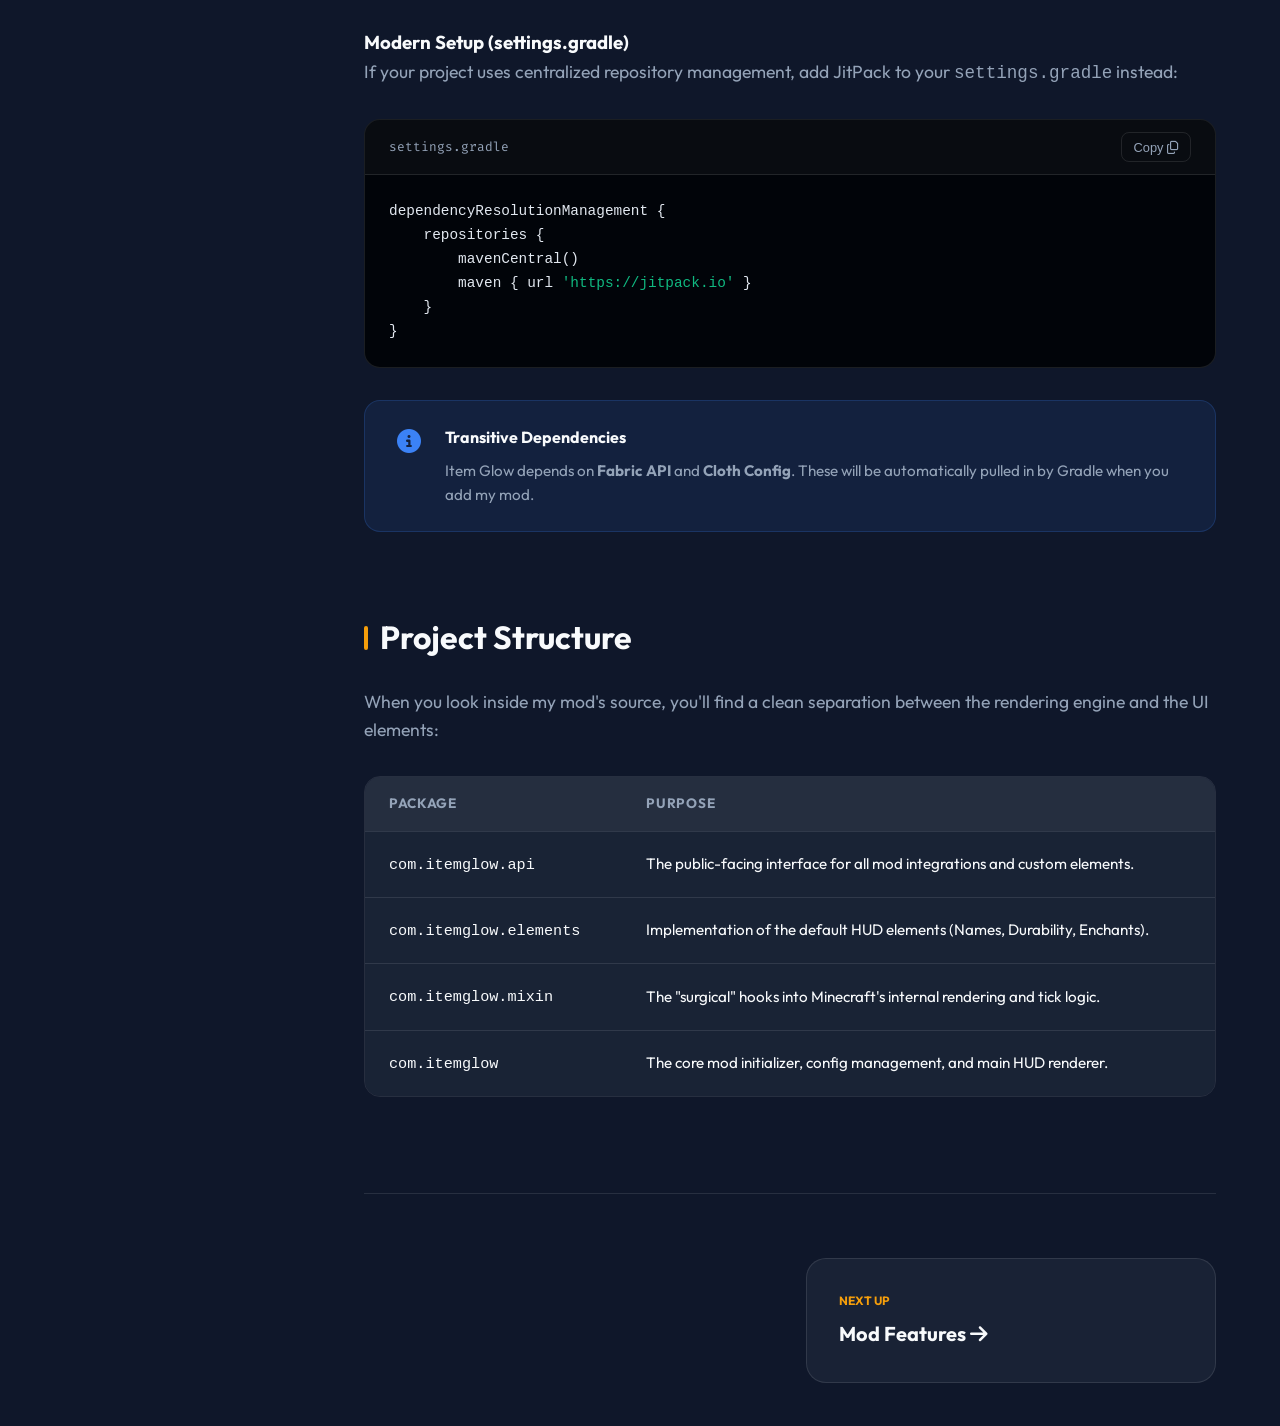
==== commit 795510e1: "v1.0.5" ====
--- a/docs/index.html
+++ b/docs/index.html
@@ -99,13 +99,14 @@
 }
 
 dependencies {
-    modImplementation <span class="string">'com.github.km5777:ItemGlow:v1.0.4'</span>
+    modImplementation <span class="string">'com.github.km5777:ItemGlow:v1.0.5'</span>
 }</code></pre>
                 </div>
 
                 <h3>Modern Setup (settings.gradle)</h3>
                 <p>If your project uses centralized repository management, add JitPack to your
-                    <code>settings.gradle</code> instead:</p>
+                    <code>settings.gradle</code> instead:
+                </p>
 
                 <div class="code-wrapper">
                     <div class="code-header">
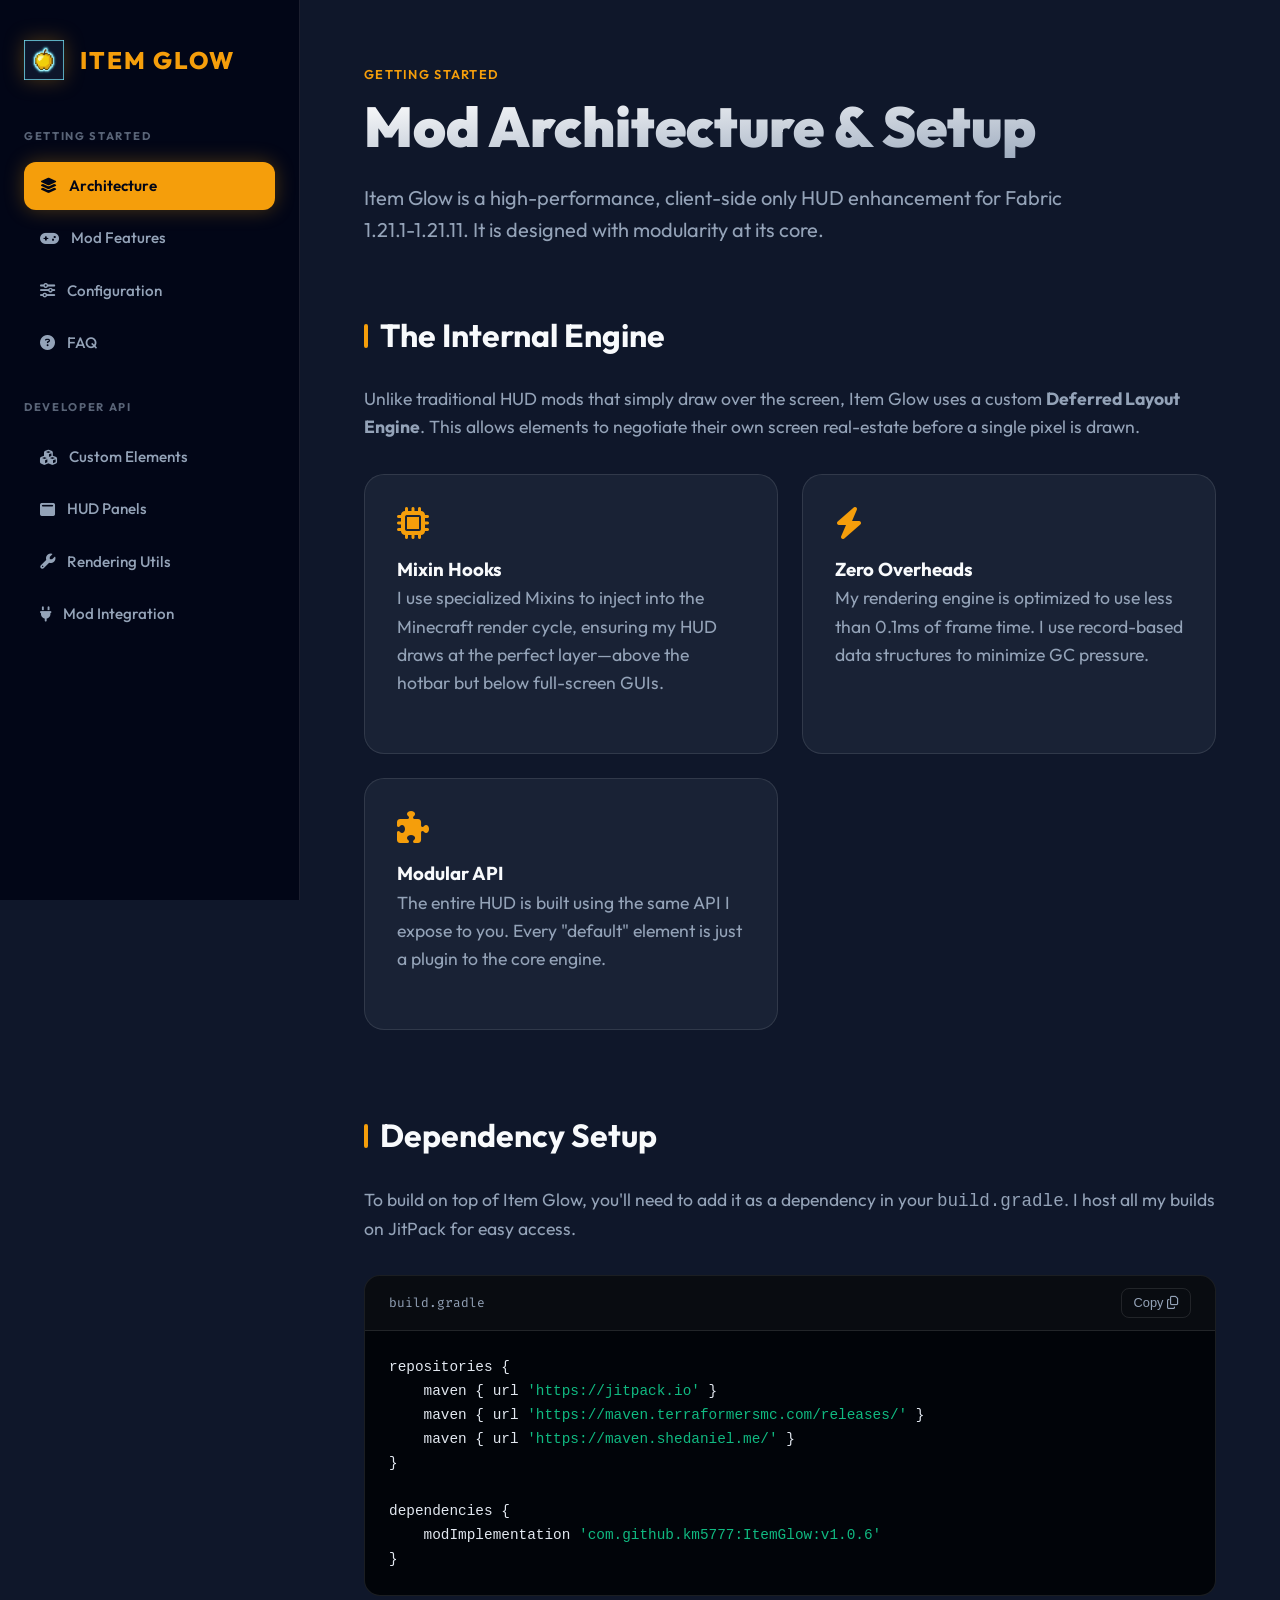
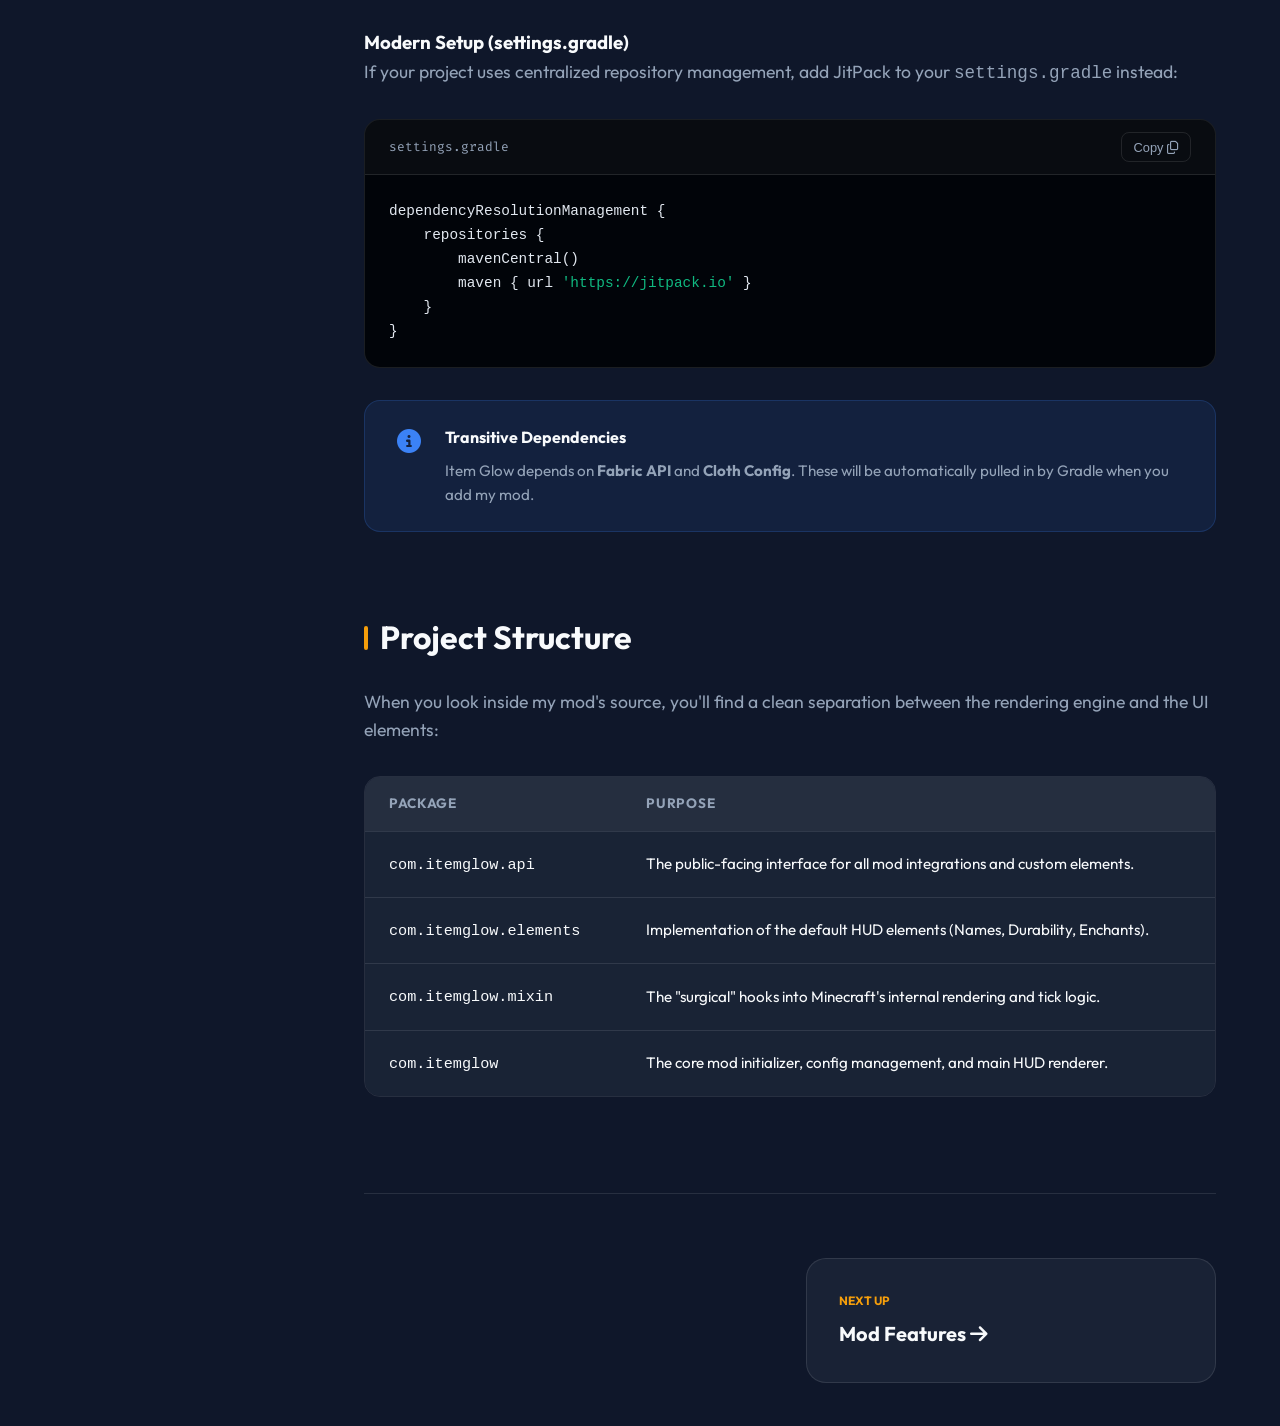
==== commit 4a7c5272: "wiki fix" ====
--- a/docs/index.html
+++ b/docs/index.html
@@ -99,7 +99,7 @@
 }
 
 dependencies {
-    modImplementation <span class="string">'com.github.km5777:ItemGlow:v1.0.5'</span>
+    modImplementation <span class="string">'com.github.km5777:ItemGlow:v1.0.6'</span>
 }</code></pre>
                 </div>
 
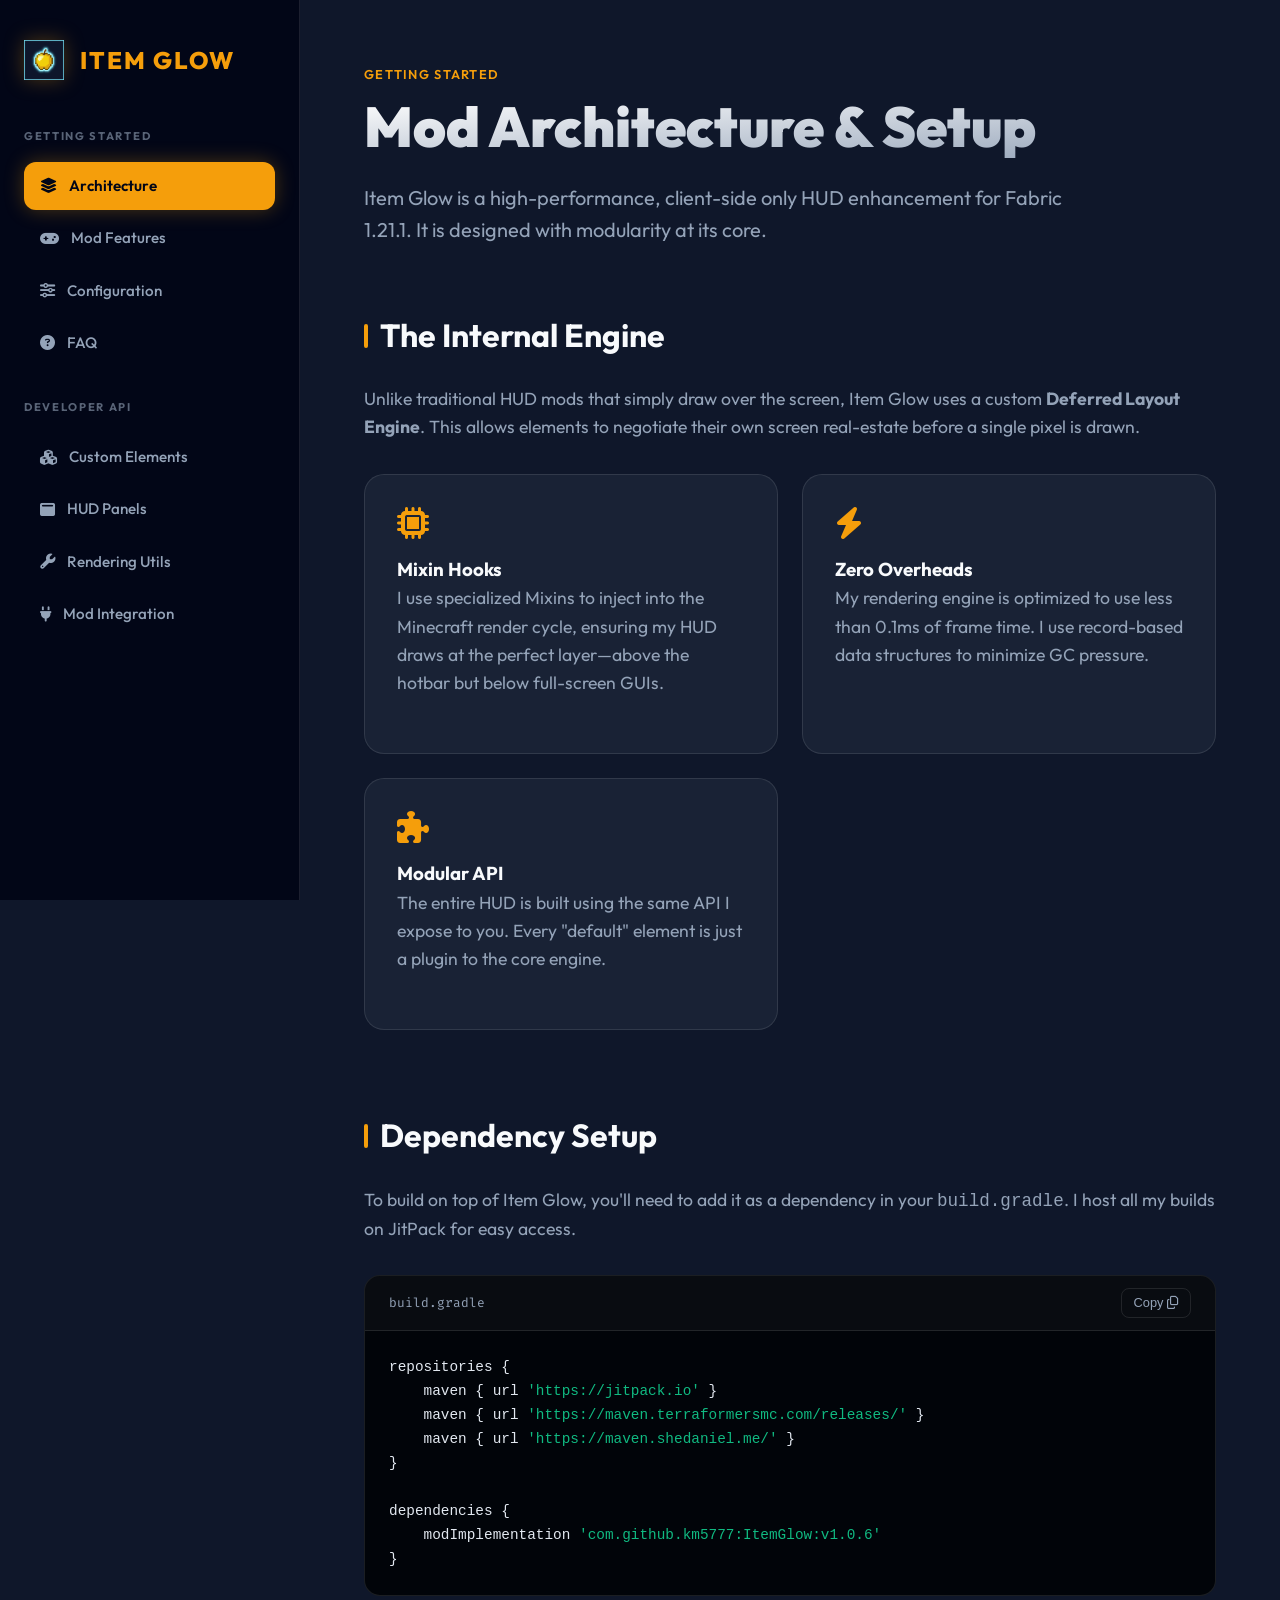
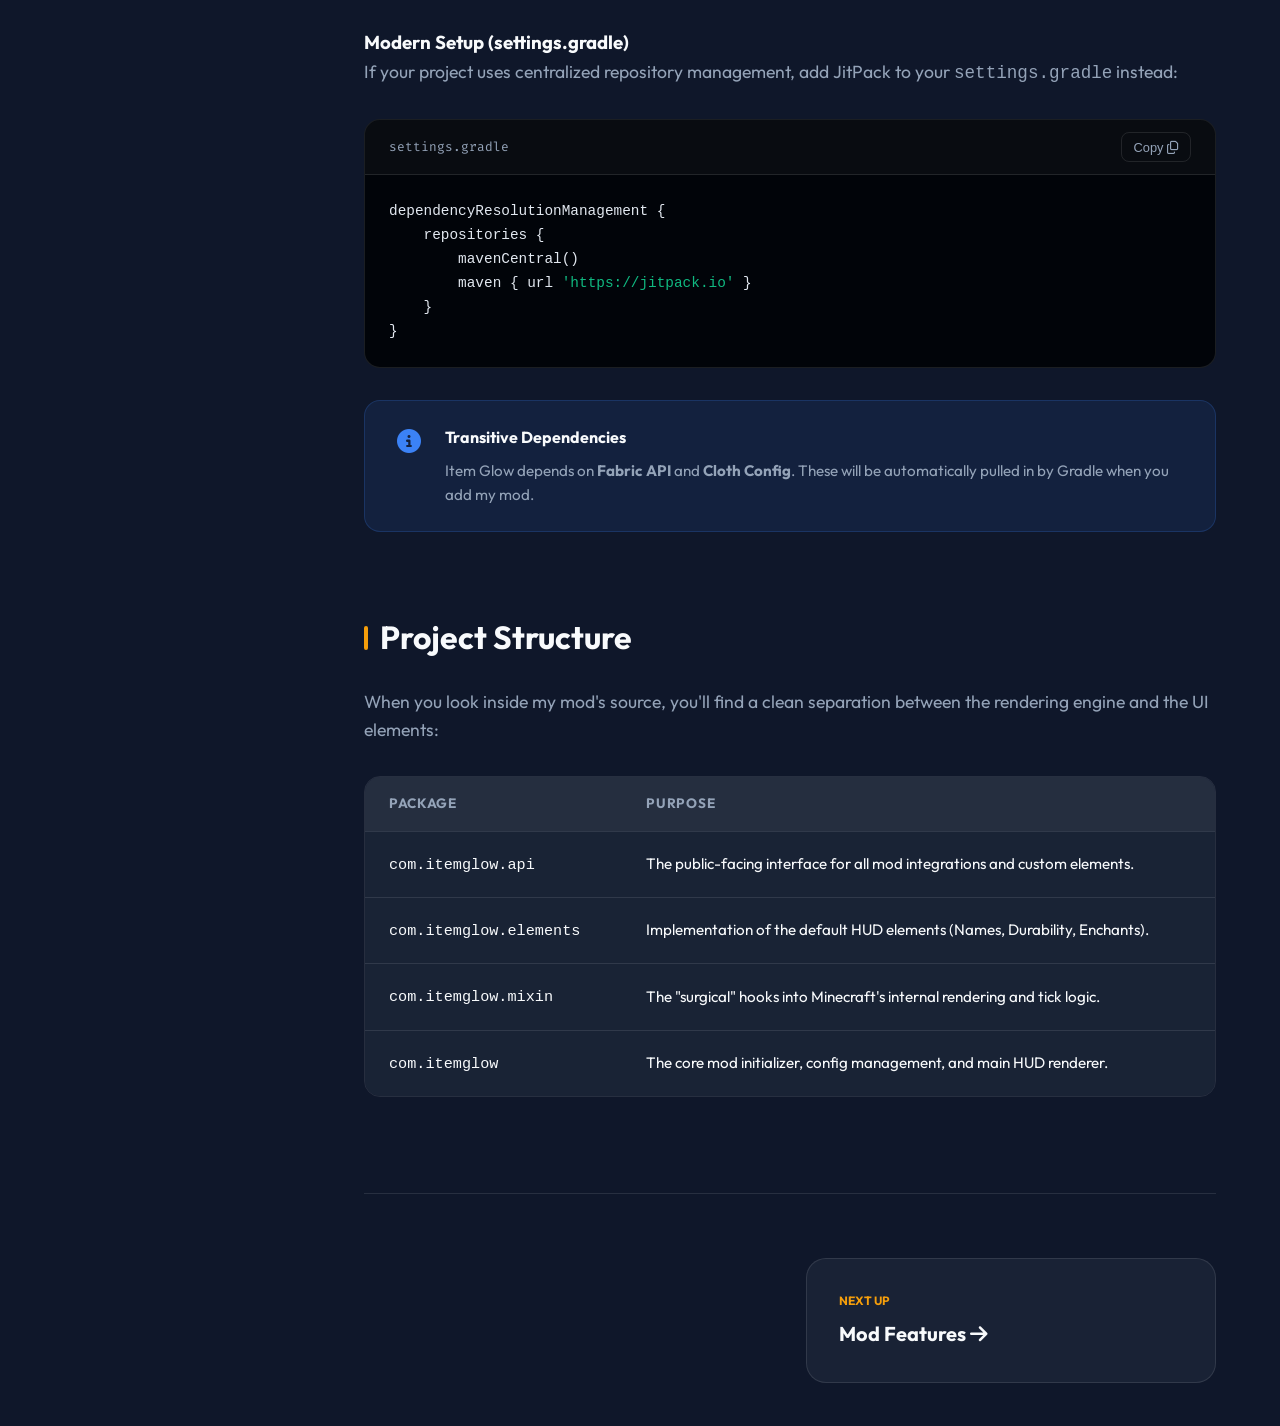
==== commit f5c81d7c: "version change docs" ====
--- a/docs/index.html
+++ b/docs/index.html
@@ -46,7 +46,7 @@
                 <div class="breadcrumb">Getting Started</div>
                 <h1>Mod Architecture & Setup</h1>
                 <p class="subtitle">Item Glow is a high-performance, client-side only HUD enhancement for Fabric
-                    1.21.1-1.21.11. It is designed with modularity at its core.</p>
+                    1.21.1. It is designed with modularity at its core.</p>
             </header>
 
             <section>
